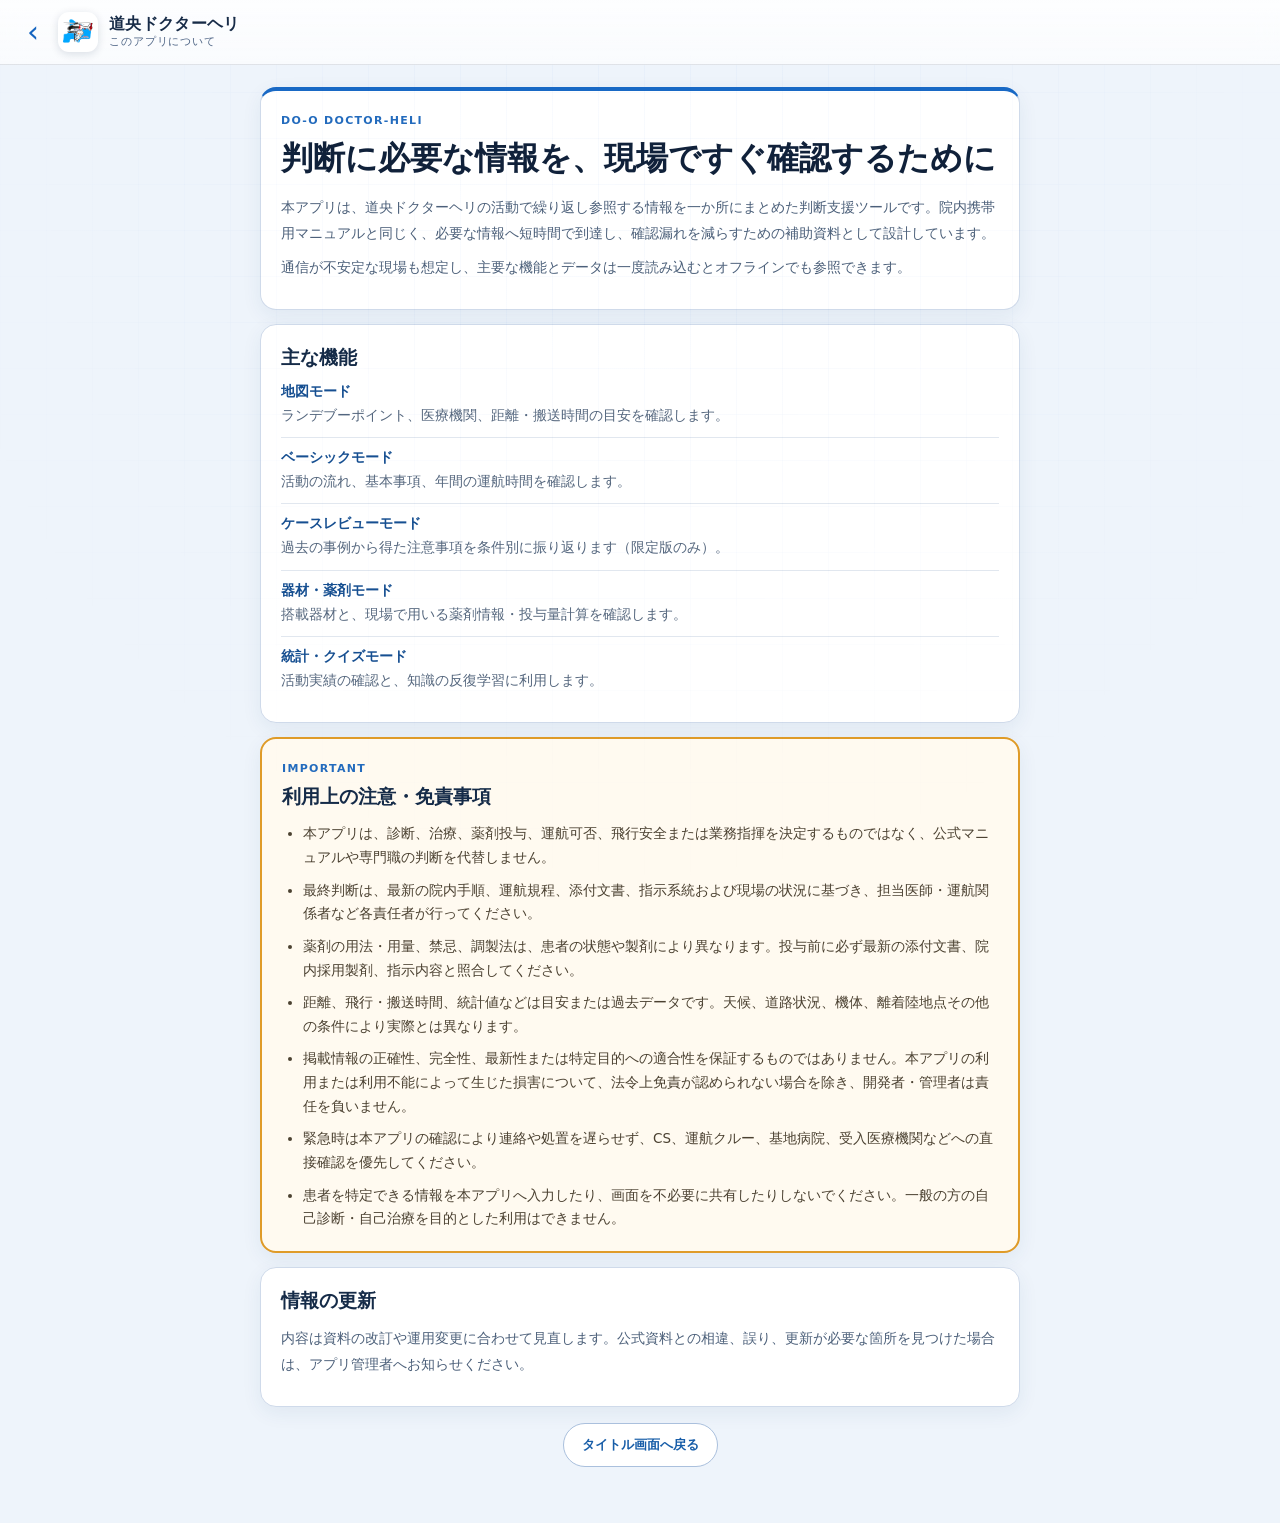
==== about.html @ 240bc45d "アプリ説明と免責事項を追加" ====
<!DOCTYPE html>
<html lang="ja">
<head>
<meta charset="UTF-8" />
<meta name="viewport" content="width=device-width, initial-scale=1.0, viewport-fit=cover" />
<meta name="theme-color" content="#f4f8fe" />
<title>このアプリについて｜道央ドクターヘリ</title>
<link rel="stylesheet" href="css/style.css" />
</head>
<body class="about-body">
<header class="appbar">
  <a class="appbar__back about-back" href="./" aria-label="タイトル画面へ戻る">‹</a>
  <div class="appbar__brand">
    <img src="image/Heriteinu.png" alt="ていぬくん" class="appbar__logo" />
    <div class="appbar__titles">
      <span class="appbar__title">道央ドクターヘリ</span>
      <span class="appbar__sub">このアプリについて</span>
    </div>
  </div>
</header>

<main class="about-page">
  <article class="about-card about-card--lead">
    <p class="about-kicker">DO-O DOCTOR-HELI</p>
    <h1>判断に必要な情報を、現場ですぐ確認するために</h1>
    <p>本アプリは、道央ドクターヘリの活動で繰り返し参照する情報を一か所にまとめた判断支援ツールです。院内携帯用マニュアルと同じく、必要な情報へ短時間で到達し、確認漏れを減らすための補助資料として設計しています。</p>
    <p>通信が不安定な現場も想定し、主要な機能とデータは一度読み込むとオフラインでも参照できます。</p>
  </article>

  <section class="about-card">
    <h2>主な機能</h2>
    <dl class="about-features">
      <div><dt>地図モード</dt><dd>ランデブーポイント、医療機関、距離・搬送時間の目安を確認します。</dd></div>
      <div><dt>ベーシックモード</dt><dd>活動の流れ、基本事項、年間の運航時間を確認します。</dd></div>
      <div><dt>ケースレビューモード</dt><dd>過去の事例から得た注意事項を条件別に振り返ります（限定版のみ）。</dd></div>
      <div><dt>器材・薬剤モード</dt><dd>搭載器材と、現場で用いる薬剤情報・投与量計算を確認します。</dd></div>
      <div><dt>統計・クイズモード</dt><dd>活動実績の確認と、知識の反復学習に利用します。</dd></div>
    </dl>
  </section>

  <section class="about-card about-card--warning">
    <p class="about-kicker">IMPORTANT</p>
    <h2>利用上の注意・免責事項</h2>
    <ul class="about-list">
      <li>本アプリは、診断、治療、薬剤投与、運航可否、飛行安全または業務指揮を決定するものではなく、公式マニュアルや専門職の判断を代替しません。</li>
      <li>最終判断は、最新の院内手順、運航規程、添付文書、指示系統および現場の状況に基づき、担当医師・運航関係者など各責任者が行ってください。</li>
      <li>薬剤の用法・用量、禁忌、調製法は、患者の状態や製剤により異なります。投与前に必ず最新の添付文書、院内採用製剤、指示内容と照合してください。</li>
      <li>距離、飛行・搬送時間、統計値などは目安または過去データです。天候、道路状況、機体、離着陸地点その他の条件により実際とは異なります。</li>
      <li>掲載情報の正確性、完全性、最新性または特定目的への適合性を保証するものではありません。本アプリの利用または利用不能によって生じた損害について、法令上免責が認められない場合を除き、開発者・管理者は責任を負いません。</li>
      <li>緊急時は本アプリの確認により連絡や処置を遅らせず、CS、運航クルー、基地病院、受入医療機関などへの直接確認を優先してください。</li>
      <li>患者を特定できる情報を本アプリへ入力したり、画面を不必要に共有したりしないでください。一般の方の自己診断・自己治療を目的とした利用はできません。</li>
    </ul>
  </section>

  <section class="about-card">
    <h2>情報の更新</h2>
    <p>内容は資料の改訂や運用変更に合わせて見直します。公式資料との相違、誤り、更新が必要な箇所を見つけた場合は、アプリ管理者へお知らせください。</p>
  </section>

  <p class="about-return"><a href="./">タイトル画面へ戻る</a></p>
</main>
</body>
</html>
---- css/style.css ----
:root{
  /* 明るいスカイテーマ（機体の白×赤×青ラインを基調）。全画面共通 */
  --bg:#f4f8fe; --bg2:#ffffff; --bg3:#eaf2fd;
  --surface:#ffffff;
  --surface2:#f1f6fd;
  --line:rgba(13,35,68,.12);
  --red:#e60012; --red-soft:#d6313d;
  --blue:#1a5fd6; --sky:#1565c0; --cyan:#0891a8;
  --text:#0d2344; --muted:#4f6585; --dim:#6b7d99;
  --ok:#0b7a43; --warn:#b86800;
  --r:18px; --r-lg:26px;
  --shadow:0 10px 24px -12px rgba(13,35,68,.3);
  --font:"Hiragino Kaku Gothic ProN","Yu Gothic",system-ui,-apple-system,"Segoe UI",Roboto,sans-serif;
}
*{box-sizing:border-box;-webkit-tap-highlight-color:transparent}
html,body{margin:0;height:100%}
body{
  font-family:var(--font); color:var(--text); background:var(--bg);
  background-image:
    radial-gradient(560px 320px at 50% -60px, rgba(255,255,255,.95), transparent 70%),
    linear-gradient(180deg,#b9dafe 0%,#d9eaff 26%,#edf5fe 55%,#f6f9fd 100%);
  background-attachment:fixed;
  -webkit-font-smoothing:antialiased; overflow-x:hidden;
}
/* faint topo grid */
body::before{
  content:""; position:fixed; inset:0; pointer-events:none; z-index:0; opacity:.6;
  background-image:linear-gradient(rgba(26,95,214,.06) 1px,transparent 1px),
    linear-gradient(90deg,rgba(26,95,214,.06) 1px,transparent 1px);
  background-size:46px 46px; mask-image:radial-gradient(circle at 50% 20%,#000,transparent 80%);
}
img{display:block;max-width:100%}
button{font-family:inherit;cursor:pointer;border:0;background:none;color:inherit}

/* ===== App bar ===== */
.appbar{
  position:sticky; top:0; z-index:50; display:flex; align-items:center; gap:12px;
  padding:calc(env(safe-area-inset-top) + 12px) 16px 12px;
  background:linear-gradient(180deg,rgba(255,255,255,.88),rgba(255,255,255,.66));
  backdrop-filter:blur(14px); -webkit-backdrop-filter:blur(14px);
  border-bottom:1px solid var(--line);
}
.appbar__back{font-size:30px;line-height:1;width:34px;height:34px;border-radius:12px;color:var(--sky);margin-right:-4px}
.appbar__back:active{background:var(--surface2)}
.appbar__brand{display:flex;align-items:center;gap:11px;min-width:0;flex:1}
.appbar__logo{width:40px;height:40px;object-fit:contain;border-radius:11px;
  background:#fff;box-shadow:0 2px 8px rgba(13,35,68,.14)}
.appbar__titles{display:flex;flex-direction:column;min-width:0}
.appbar__title{font-weight:800;font-size:16px;letter-spacing:.02em;line-height:1.15}
.appbar__sub{font-size:11px;color:var(--muted);letter-spacing:.08em}
.appbar__status{
  font-size:12px;font-weight:700;color:var(--text);white-space:nowrap;
  padding:6px 11px;border-radius:999px;border:1px solid var(--line);background:var(--surface);
}
.appbar__status.is-open{color:#0b7a43;background:#e2f6eb;border-color:rgba(11,122,67,.3)}
.appbar__status.is-closed{color:#b3121d;background:#fdeaec;border-color:rgba(179,18,29,.28)}

/* ===== Screens ===== */
#app{position:relative;z-index:1;max-width:760px;margin:0 auto}
.screen{display:none;animation:fade .35s ease}
.screen.is-active{display:block}
@keyframes fade{from{opacity:0;transform:translateY(8px)}to{opacity:1;transform:none}}

/* ===== Hero ===== */
.hero{position:relative;padding:6px 20px 0;overflow:hidden;flex:none;text-align:center}
.hero__glow{position:absolute;top:-80px;left:50%;width:380px;height:260px;translate:-50% 0;
  background:radial-gradient(closest-side,rgba(255,255,255,.9),transparent);pointer-events:none}
.hero__heli{
  position:relative;width:auto;height:clamp(58px,14dvh,118px);margin:0 auto -2px;
  filter:drop-shadow(0 16px 14px rgba(13,35,68,.22));
  animation:hover 5.5s ease-in-out infinite;
}
@keyframes hover{0%,100%{transform:translateY(0) rotate(-.4deg)}50%{transform:translateY(-12px) rotate(.4deg)}}
.hero__text{position:relative;text-align:center;margin-top:2px}
.hero__eyebrow{position:relative;display:flex;align-items:center;justify-content:center;gap:12px;margin:0;padding-left:.3em;
  font-size:12px;font-weight:900;letter-spacing:.3em;color:#0d2344}
.hero__eyebrow::before,.hero__eyebrow::after{content:"";flex:none;width:30px;height:4px;border-radius:2px;
  background:linear-gradient(90deg,#1a5fd6 0 55%,#e60012 55% 100%)}
.hero__eyebrow::after{background:linear-gradient(90deg,#e60012 0 45%,#1a5fd6 45% 100%)}
.hero__title{font-size:30px;line-height:1.18;font-weight:900;margin:0 0 12px;letter-spacing:.01em}
.hero__lead{font-size:13.5px;line-height:1.7;color:var(--muted);max-width:30em;margin:0 auto}

/* ===== Mode grid ===== */
.screen--home.is-active{height:calc(100dvh - 65px - env(safe-area-inset-top));display:flex;flex-direction:column;overflow:hidden}
.modes{display:grid;grid-template-columns:1fr 1fr;grid-template-rows:repeat(4,minmax(44px,1fr));gap:8px;padding:8px 16px;flex:1;min-height:0}
.mode{
  --ac:#1a5fd6; --ac-bg:#e5eefc;
  position:relative;text-align:center;border-radius:16px;padding:8px 10px 8px 15px;min-height:0;
  background:linear-gradient(180deg,#ffffff,#f6f9ff);color:#0d2344;
  border:1px solid rgba(13,35,68,.08);
  box-shadow:0 1px 2px rgba(13,35,68,.06),0 10px 22px -12px rgba(13,35,68,.38);overflow:hidden;
  display:flex;flex-direction:column;align-items:center;justify-content:center;gap:clamp(4px,1dvh,8px);
  transition:transform .18s ease,box-shadow .18s ease;
}
.mode::before{content:"";position:absolute;left:0;top:0;bottom:0;width:5px;background:var(--ac)}
.mode:active{transform:scale(.97)}
.mode:focus-visible{outline:3px solid var(--ac);outline-offset:2px}
@media(hover:hover){
  .mode:hover{transform:translateY(-2px);box-shadow:0 1px 2px rgba(13,35,68,.06),0 16px 28px -12px rgba(13,35,68,.42)}
}
.mode[data-mode="beginner"]{--ac:#11915a;--ac-bg:#e0f4e9}
.mode[data-mode="reflection"]{--ac:#d6313d;--ac-bg:#fde6e8}
.mode[data-mode="inventory"]{--ac:#d97a00;--ac-bg:#fff0d9}
.mode[data-mode="drugs"]{--ac:#c2327a;--ac-bg:#fbe5ef}
.mode[data-mode="stats"]{--ac:#6b4fe0;--ac-bg:#ece7ff}
.mode[data-mode="quiz"]{--ac:#0891a8;--ac-bg:#ddf3f7}
.mode__ic{
  width:clamp(28px,5dvh,40px);height:clamp(28px,5dvh,40px);border-radius:11px;display:grid;place-items:center;flex:none;
  position:relative;z-index:1;background:var(--ac-bg);color:var(--ac);
}
.mode__ic svg{width:60%;height:60%}
/* 名称は常に1行。最長の「ケースレビューモード」(10字)がカード幅に収まるよう、カード幅に比例させる（全カード同じ大きさ） */
.mode{container-type:inline-size;padding:6px 6px 6px 11px}
.mode__name{position:relative;z-index:1;font-weight:800;font-size:14px;font-size:min(16px,9.8cqi);line-height:1.25;letter-spacing:0;color:#0d2344;white-space:nowrap}
/* 地図モード: 左は青地、右は機体と同じ白地に赤・青の斜めライン */
.mode--primary{grid-column:1 / -1;min-height:0;flex-direction:row;justify-content:flex-start;gap:14px;padding-left:22px;
  border:1px solid rgba(13,35,68,.08);color:#fff;
  background:linear-gradient(115deg,#0c46b3 0%,#1a64e8 45%,#2f86ff 80%);
  box-shadow:0 14px 28px -12px rgba(12,70,179,.7);}
.mode--primary::before{left:auto;right:-40px;top:-10%;bottom:-10%;width:140px;transform:skewX(-24deg);
  background:linear-gradient(90deg,#e60012 0 20px,#fff 20px 26px,#1a5fd6 26px 31px,#fff 31px);
  box-shadow:-5px 0 0 #fff}
.mode--primary:focus-visible{outline-color:#0c46b3}
.mode--primary .mode__ic{width:clamp(34px,6dvh,48px);height:clamp(34px,6dvh,48px);border-radius:13px;background:rgba(255,255,255,.18);color:#fff}
.mode--primary .mode__name{color:#fff;font-size:19px;text-shadow:0 1px 2px rgba(0,0,0,.18)}
.mode__desc{font-size:12px;color:var(--muted);line-height:1.55}
.mode__body{display:flex;flex-direction:column;gap:5px;min-width:0}
.mode__arrow{margin-left:auto;color:var(--sky);font-size:24px;align-self:center}
.mode__glow{display:none}
.mode--primary .mode__glow{display:block;position:absolute;left:-40px;top:-70px;width:220px;height:170px;
  background:radial-gradient(closest-side,rgba(255,255,255,.3),transparent);pointer-events:none}
@media(prefers-reduced-motion:reduce){.hero__heli{animation:none}.mode{transition:none}}
.mode.is-soon{opacity:.62}
.mode.is-soon .mode__arrow{display:none}
.badge-soon{position:absolute;top:12px;right:12px;font-size:10px;font-weight:700;letter-spacing:.06em;
  color:var(--warn);background:rgba(255,176,32,.13);border:1px solid rgba(255,176,32,.35);
  padding:3px 8px;border-radius:999px}
.accent-red{color:var(--red-soft)} .accent-blue{color:var(--sky)} .accent-cyan{color:var(--cyan)}
.accent-amber{color:var(--warn)} .accent-green{color:var(--ok)}

.home__foot{margin:0;text-align:center;color:#4f6585;font-size:10px;padding:3px 12px 0;letter-spacing:.02em;line-height:1.25}
.home__role{display:inline-block;margin-top:3px;color:#4f6585;font-size:10px}
.home__role a{color:#1a5fd6;text-decoration:underline;text-underline-offset:2px}
.home__role a:hover,.home__role a:focus-visible{color:#0d2344}
.home__logout{display:inline-block;margin-top:3px;padding:3px 10px;color:#4f6585;font-size:10px;text-decoration:none;background:rgba(255,255,255,.7);border:1px solid rgba(13,35,68,.16);border-radius:999px}
.home__logout:hover,.home__logout:focus-visible{color:#0d2344;border-color:#4f6585}
.home__private-links{margin:2px 0 calc(env(safe-area-inset-bottom) + 3px);text-align:center;line-height:1}
.home__private-links:empty{display:none}
.home__usage{color:#4f6585;font-size:10px;text-decoration:underline;text-underline-offset:2px}
.home__usage:hover,.home__usage:focus-visible{color:#0d2344}

/* ===== このアプリについて ===== */
.about-body{min-height:100%;height:auto;background:#eef4fb;color:#172b47}
.about-back{display:grid;place-items:center;flex:0 0 auto;text-decoration:none}
.about-page{width:min(100% - 28px,760px);margin:0 auto;padding:22px 0 calc(40px + env(safe-area-inset-bottom))}
.about-card{margin-bottom:14px;padding:20px;border:1px solid #cfdaea;border-radius:16px;background:#fff;box-shadow:0 6px 20px rgba(31,65,110,.07)}
.about-card--lead{border-top:4px solid #1969c5}.about-card--warning{border:2px solid #df9b28;background:#fffaf0}
.about-kicker{margin:0 0 5px!important;color:#236bbd!important;font-size:11px!important;font-weight:900;letter-spacing:.12em}
.about-card h1{margin:0 0 14px;color:#10213a;font-size:clamp(23px,5.8vw,32px);line-height:1.4}
.about-card h2{margin:0 0 12px;color:#152b48;font-size:19px}
.about-card p{margin:8px 0;color:#4c607a;font-size:14px;line-height:1.85}
.about-features{display:grid;gap:0;margin:0}.about-features div{padding:11px 0;border-top:1px solid #e1e7ef}.about-features div:first-child{padding-top:0;border-top:0}
.about-features dt{color:#164f91;font-size:14px;font-weight:900}.about-features dd{margin:3px 0 0;color:#55677e;font-size:13.5px;line-height:1.65}
.about-list{margin:0;padding-left:21px}.about-list li{color:#4b4131;font-size:13.5px;line-height:1.75}.about-list li+li{margin-top:9px}
.about-return{text-align:center}.about-return a{display:inline-flex;min-height:44px;align-items:center;padding:8px 18px;border:1px solid #aac0dd;border-radius:99px;background:#fff;color:#175da8;font-size:13px;font-weight:900;text-decoration:none}
@media(max-width:480px){.about-page{width:min(100% - 20px,760px);padding-top:12px}.about-card{padding:17px}}

/* ===== Map screen ===== */
.screen--map{
  position:relative;
  --surface:rgba(26,56,96,.06);
  --surface2:rgba(26,56,96,.10);
  --line:rgba(50,76,112,.18);
  --text:#14213d;
  --muted:#546783;
  --dim:#7b8ba3;
}
.map{height:calc(100vh - 64px - env(safe-area-inset-top));width:100%;background:#dfe9f4}
.leaflet-container{background:#dfe9f4;font-family:var(--font)}
.map__legend{
  position:absolute;top:12px;left:12px;z-index:600;display:flex;flex-wrap:wrap;gap:6px;max-width:74%;
  background:rgba(255,255,255,.88);backdrop-filter:blur(8px);padding:8px 10px;border-radius:14px;border:1px solid rgba(42,68,106,.18);
  box-shadow:0 8px 24px rgba(31,52,82,.16);
}
.legend__item{display:flex;align-items:center;gap:5px;font-size:11px;color:var(--muted);font-weight:600}
.legend__dot{width:10px;height:10px;border-radius:50%}

/* marker pin: Leaflet の iconAnchor を座標基準にする（ズーム時の位置ずれ防止） */
.map-pin-icon{background:none;border:0}
.pin{position:relative;width:18px;height:24px}
.pin__dot{position:absolute;left:0;top:0;width:18px;height:18px;border-radius:50% 50% 50% 0;transform:rotate(-45deg);
  border:2px solid #fff;box-shadow:0 4px 12px rgba(28,46,72,.34)}
.pin--base{width:30px;height:30px}
.pin--base .pin__dot{position:static;width:14px;height:14px;border-radius:50%;background:#fff;transform:none}
.pin__label{position:absolute;left:50%;top:20px;transform:translateX(-50%);white-space:nowrap;
  font-size:10.5px;font-weight:800;color:#18304d;text-shadow:0 1px 0 #fff,0 0 4px #fff;pointer-events:none}
.pin--base .pin__label{top:32px}
.base-ring{width:30px;height:30px;border-radius:50%;border:2px solid var(--cyan);
  display:grid;place-items:center;box-shadow:0 0 0 4px rgba(55,224,216,.18)}

/* ===== Bottom sheet ===== */
.sheet{
  position:fixed;left:0;right:0;bottom:0;z-index:700;max-width:760px;margin:0 auto;
  color:var(--text);
  background:linear-gradient(180deg,#ffffff,#f4f8fd);
  border-radius:24px 24px 0 0;border:1px solid var(--line);border-bottom:0;
  box-shadow:0 -16px 42px rgba(28,46,72,.24);
  transform:translateY(102%);transition:transform .34s cubic-bezier(.22,1,.36,1);
  max-height:82vh;display:flex;flex-direction:column;
}
.sheet.is-open{transform:translateY(0)}
.sheet__grip{width:44px;height:5px;border-radius:99px;background:rgba(20,33,61,.20);margin:10px auto 4px;flex:none}
.sheet__body{overflow-y:auto;padding:6px 18px calc(env(safe-area-inset-bottom) + 22px);-webkit-overflow-scrolling:touch}

/* sheet content */
.det__head{display:flex;align-items:flex-start;gap:10px;padding:6px 0 12px}
.det__name{font-size:23px;font-weight:900;line-height:1.15}
.det__sub{font-size:12px;color:var(--muted);margin-top:3px}
.det__close{margin-left:auto;width:34px;height:34px;border-radius:50%;background:var(--surface);
  border:1px solid var(--line);font-size:18px;color:var(--muted);flex:none}
.chips{display:flex;flex-wrap:wrap;gap:6px;margin-top:7px}
.chip{font-size:11px;font-weight:700;padding:4px 9px;border-radius:999px;border:1px solid var(--line);color:var(--muted)}
.chip--reg{color:#1565c0;border-color:rgba(21,101,192,.3);background:#e8f0fe}
.chip--in{color:#bfe9cf;border-color:rgba(47,208,122,.4);background:rgba(47,208,122,.12)}
.chip--out{color:#ffc9c9;border-color:rgba(230,0,18,.4);background:rgba(230,0,18,.12)}

/* transport compare */
.tx{display:grid;grid-template-columns:1fr 1fr;gap:11px;margin:6px 0 4px}
.tx__card{border-radius:16px;padding:14px;border:1px solid var(--line);background:var(--surface);position:relative;overflow:hidden}
.tx__card--heli{background:linear-gradient(150deg,rgba(47,109,246,.22),rgba(47,109,246,.06));border-color:rgba(86,177,255,.35)}
.tx__card--ground{background:linear-gradient(150deg,rgba(255,255,255,.08),rgba(255,255,255,.03))}
.tx__lbl{font-size:11.5px;color:var(--muted);font-weight:700;display:flex;align-items:center;gap:6px}
.tx__val{font-size:30px;font-weight:900;line-height:1;margin-top:8px}
.tx__val small{font-size:13px;font-weight:700;color:var(--muted);margin-left:3px}
.tx__save{margin:10px 0 2px;font-size:12.5px;font-weight:700;color:#bfe9cf;text-align:center;
  background:rgba(47,208,122,.1);border:1px solid rgba(47,208,122,.3);border-radius:12px;padding:9px}
.tx__save b{font-size:16px;color:#7dffb0}

.sec{margin-top:18px}
.sec__t{font-size:12px;font-weight:800;letter-spacing:.06em;color:var(--sky);margin:0 0 9px;
  display:flex;align-items:center;gap:7px;text-transform:uppercase}
.sec__t::before{content:"";width:4px;height:14px;border-radius:2px;background:var(--sky)}
.hosp{display:flex;flex-wrap:wrap;gap:7px}
.hosp__item{font-size:13px;font-weight:600;padding:8px 12px;border-radius:12px;
  background:var(--surface);border:1px solid var(--line)}
.note{font-size:13px;line-height:1.7;color:var(--text);background:var(--surface);
  border:1px solid var(--line);border-radius:14px;padding:12px 14px}
.note--best{border-color:rgba(55,224,216,.35);background:rgba(55,224,216,.08)}
.note--warn{border-color:rgba(255,176,32,.3);background:rgba(255,176,32,.08)}
.note--extra{border-color:rgba(47,109,246,.28);background:rgba(47,109,246,.07)}
.note__k{font-size:11px;font-weight:800;color:var(--cyan);letter-spacing:.05em;display:block;margin-bottom:4px}
.note--warn .note__k{color:var(--warn)}
.note--extra .note__k{color:var(--blue)}

.lesson{border:1px solid var(--line);border-radius:14px;padding:12px 14px;margin-bottom:9px;background:var(--surface)}
.lesson__t{font-size:13.5px;font-weight:800;line-height:1.4;margin-bottom:5px}
.lesson__s{font-size:12.5px;line-height:1.65;color:var(--muted)}
.lesson__tags{display:flex;flex-wrap:wrap;gap:5px;margin-top:8px}
.tag{font-size:10.5px;color:var(--dim);border:1px solid var(--line);border-radius:999px;padding:2px 8px}
.empty{font-size:12.5px;color:var(--dim);padding:8px 0}
.src{display:inline-block;margin-top:4px;font-size:11px;color:var(--sky)}

@media(min-width:560px){
  .hero__title{font-size:36px}
  .modes{padding-inline:20px}
}

/* ===== 更新: ヒーロー簡素化・モード追加色 ===== */
.accent-purple{color:#a07bff}

/* ===== 更新: 地図モードを明るく ===== */
.map{background:#dfe7f1}
.map__legend{background:rgba(255,255,255,.86);border-color:rgba(12,32,64,.12);backdrop-filter:blur(8px)}
.legend__item{color:#33425e}
.pin__dot{border-color:#fff}
.pin__label{color:#0e1c33;text-shadow:0 0 3px #fff,0 0 3px #fff,0 0 4px #fff}
/* 基地病院: 赤地に白の H（ヘリポート記号） */
.base-ring{background:#c62828;border:2px solid #fff;color:#fff;font-weight:900;font-size:16px;line-height:1;font-family:system-ui,sans-serif;box-shadow:0 0 0 3px rgba(198,40,40,.35),0 4px 12px rgba(28,46,72,.34)}
.legend__dot--base{width:14px;height:14px;background:#c62828;color:#fff;font-size:9px;font-weight:900;line-height:1;display:inline-grid;place-items:center}
.hrow__n{margin-left:6px;font-size:11px;font-weight:600;color:#5a6b86}

/* 詳細パネル: ライトテーマ */
.sheet{background:linear-gradient(180deg,#ffffff,#eef3fb);border-color:rgba(12,32,64,.12);box-shadow:0 -16px 50px rgba(20,40,80,.28)}
.sheet__grip{background:rgba(12,32,64,.22)}
.det__name{color:#0e1c33}
.det__sub{color:#5a6b86}
.det__close{background:#eef3fb;border-color:rgba(12,32,64,.12);color:#5a6b86}
.chip{color:#5a6b86;border-color:rgba(12,32,64,.14)}
.chip--in{color:#0f7a45;border-color:rgba(20,160,90,.4);background:rgba(20,160,90,.12)}
.chip--out{color:#c0392b;border-color:rgba(220,60,40,.4);background:rgba(220,60,40,.1)}
.tx__card{border-color:rgba(12,32,64,.12);background:#f3f7fd}
.tx__card--heli{background:linear-gradient(150deg,#e3edff,#f3f8ff);border-color:rgba(47,109,246,.3)}
.tx__card--ground{background:#f1f5fb}
.tx__lbl{color:#5a6b86}
.tx__val{color:#0e1c33}
.tx__val small{color:#5a6b86}
.tx__save{color:#0f7a45;background:#e6f7ee;border-color:rgba(20,160,90,.35)}
.tx__save b{color:#0a9a52}
.sec__t{color:#1565c0}
.sec__t::before{background:#1565c0}
.hosp__item{background:#f1f5fb;border-color:rgba(12,32,64,.12);color:#1f2c44}
.note{background:#f1f5fb;border-color:rgba(12,32,64,.12);color:#1f2c44}
.note--best{background:#e7faf5;border-color:rgba(16,150,134,.3)}
.note--warn{background:#fff4e0;border-color:rgba(200,140,20,.35)}
.note__k{color:#0b8f86}
.note--warn .note__k{color:#b9760a}
.lesson{background:#f7f9fd;border-color:rgba(12,32,64,.1)}
.lesson__t{color:#14233c}
.lesson__s{color:#54637e}
.tag{color:#6b7a96;border-color:rgba(12,32,64,.14)}
.src{color:#1565c0}
.empty{color:#8595af}

/* 編集アプリへの導線 */
.home__edit{color:var(--sky);font-weight:700;border:1px solid var(--line);padding:7px 14px;border-radius:999px;text-decoration:none}
.home__edit:active{background:var(--surface)}

/* 反省・事例の発生年月バッジ */
.lesson__date{display:inline-block;font-size:11px;font-weight:800;color:#1565c0;background:#e8f0fe;border:1px solid rgba(21,101,192,.25);border-radius:999px;padding:2px 9px;margin-bottom:6px}

/* 搬送時間の内訳・脚注 */
.tx__bd{font-size:10.5px;color:#5a6b86;font-weight:700;margin-top:7px}
.tx__foot{font-size:10.5px;color:#8595af;line-height:1.55;margin-top:8px}

/* ===== 試作モード群 ===== */
.badge-proto{color:var(--sky);background:rgba(86,177,255,.13);border-color:rgba(86,177,255,.35)}
.modewrap{max-width:760px;margin:0 auto;padding:18px 16px calc(env(safe-area-inset-bottom) + 40px)}
.mode-hd h2{font-size:24px;font-weight:900;margin:6px 0 2px}
.mode-hd p{color:var(--muted);font-size:13px;margin:0 0 6px}
.proto-note{font-size:12px;color:#1a3f7a;background:#e8f0fe;border:1px solid rgba(26,95,214,.25);border-radius:12px;padding:9px 12px;margin:10px 0 16px}
.li{font-size:13.5px;line-height:1.7;color:var(--text);padding:9px 12px;border:1px solid var(--line);border-radius:11px;background:var(--surface);margin-bottom:7px}
/* accordion */
.acc__item{margin-bottom:9px}
.acc__h{width:100%;display:flex;justify-content:space-between;align-items:center;font-size:15px;font-weight:800;
  padding:14px 15px;border:1px solid var(--line);border-radius:14px;background:linear-gradient(160deg,var(--surface2),var(--surface));color:var(--text)}
.acc__h span{color:var(--sky);font-size:20px}
.acc__b{display:none;padding:10px 2px 2px}
.acc__b.open{display:block}
/* segment */
.seg{margin:12px 0}
.seg>label{font-size:12px;font-weight:800;color:var(--muted);display:block;margin-bottom:6px}
.seg__b{display:flex;flex-wrap:wrap;gap:7px}
.seg__b button{font-size:13px;font-weight:700;padding:8px 13px;border-radius:999px;border:1px solid var(--line);background:var(--surface);color:var(--muted)}
.seg__b button.on{background:var(--primary,#2f6df6);color:#fff;border-color:transparent}
.seg__b button:disabled{opacity:.35}
.bigbtn{width:100%;margin-top:14px;padding:14px;border-radius:14px;background:linear-gradient(120deg,#2f6df6,#1f57d6);color:#fff;font-weight:800;font-size:15px}
/* quiz */
.qcard{margin-top:16px;border:1px solid var(--line);border-radius:18px;padding:18px;background:linear-gradient(160deg,var(--surface2),var(--surface))}
.qnum{font-size:12px;color:var(--muted);font-weight:700}
.qq{font-size:17px;font-weight:800;margin:8px 0 14px;line-height:1.5}
.qopts{display:flex;flex-direction:column;gap:9px}
.qopt{text-align:left;padding:13px 15px;border:1px solid var(--line);border-radius:13px;background:var(--surface);color:var(--text);font-size:14px;font-weight:600}
.qopt.ok{background:rgba(47,208,122,.18);border-color:rgba(47,208,122,.5)}
.qopt.ng{background:rgba(230,0,18,.16);border-color:rgba(230,0,18,.5)}
.qresult{font-size:30px;font-weight:900;text-align:center}
.qresult.pass{color:#0b7a43}.qresult.fail{color:#c21f2a}
.qjudge{text-align:center;color:var(--muted);margin:8px 0 4px;font-weight:700}
.qfeedback{margin-top:14px;padding:13px 14px;border:1px solid var(--line);border-radius:13px;background:var(--surface)}
.qfeedback.ok{border-color:rgba(47,208,122,.45);background:rgba(47,208,122,.09)}
.qfeedback.ng{border-color:rgba(255,176,32,.45);background:rgba(255,176,32,.08)}
.qfeedback>strong{font-size:17px}.qfeedback p{font-size:14px;line-height:1.65;margin:7px 0}.qfeedback small{display:block;color:var(--muted);font-size:12px;line-height:1.5}
.qfeedback .qnext{margin-top:12px}
/* logi */
.bag{margin-bottom:16px;border:1px solid var(--line);border-radius:16px;overflow:hidden}
.bag__h{display:flex;justify-content:space-between;align-items:center;padding:13px 15px;background:rgba(255,176,32,.12);font-weight:800}
.sect{border-top:1px solid var(--line);padding:10px 14px}
.sect__h{display:flex;justify-content:space-between;align-items:center;font-weight:700;font-size:13.5px;color:var(--sky);margin-bottom:8px}
.sect__items{display:flex;flex-direction:column;gap:6px}
.chk{font-size:13.5px;color:var(--text);display:flex;align-items:center;gap:9px}
.say{font-size:11.5px;font-weight:700;color:var(--sky);background:rgba(86,177,255,.12);border:1px solid rgba(86,177,255,.3);border-radius:999px;padding:5px 11px}
/* legacy beginner flow */
.flow{list-style:none;padding:0;margin:8px 0;counter-reset:f}
.flow li{position:relative;padding:12px 14px 12px 46px;border:1px solid var(--line);border-radius:14px;background:var(--surface);margin-bottom:9px}
.flow li::before{counter-increment:f;content:counter(f);position:absolute;left:12px;top:12px;width:24px;height:24px;border-radius:50%;background:var(--primary,#2f6df6);color:#fff;font-weight:800;font-size:12px;display:grid;place-items:center}
.flow__t{font-weight:800;font-size:14.5px}
.flow__d{font-size:12.5px;color:var(--muted);line-height:1.6;margin-top:3px}
/* stats */
.statgrid{display:grid;grid-template-columns:1fr 1fr;gap:12px;margin-top:8px}
.statc{position:relative;overflow:hidden;border:1px solid var(--line);border-radius:16px;padding:16px 16px 16px 20px;background:#fff;box-shadow:var(--shadow)}
.statc::before{content:"";position:absolute;left:0;top:0;bottom:0;width:5px;background:var(--blue)}
.statc__v{font-size:29px;font-weight:900;line-height:1.05;color:var(--blue)}
.statc__k{font-size:12.5px;color:var(--text);margin-top:7px;font-weight:800}
.statc__sub{font-size:11px;color:var(--muted);margin-top:7px;font-weight:650}
.statfilters{display:grid;grid-template-columns:repeat(auto-fit,minmax(210px,1fr));gap:7px;margin-bottom:16px}
#stats-root>.mode-hd p{color:var(--muted)}

/* エキスパートの会議日バッジ・旧ビギナー10項目 */
.li .ref{display:inline-block;font-size:10.5px;font-weight:800;color:var(--sky);background:rgba(86,177,255,.13);border:1px solid rgba(86,177,255,.3);border-radius:999px;padding:1px 8px;margin-right:8px;vertical-align:1px}
.top10{border:1px solid rgba(86,177,255,.35);background:rgba(47,109,246,.1);border-radius:16px;padding:14px 16px;margin:10px 0 16px}
.top10__h{font-weight:800;color:#1a3f7a;margin-bottom:8px}
.top10 ol{margin:0;padding-left:20px}
.top10 li{font-size:13px;line-height:1.8;color:var(--text)}

/* ===== ベーシックモード：勤務中の状況別マニュアル ===== */
.basic-hd{margin-bottom:10px}
.basic-hours{margin:0 0 14px;border:1px solid var(--line);border-radius:16px;background:var(--surface);overflow:hidden}
.basic-hours h3{margin:0;padding:11px 14px 9px;font-size:14px;color:var(--sky);border-bottom:1px solid var(--line)}
.basic-hours__scroll{overflow-x:auto}
.basic-hours table{width:100%;border-collapse:collapse;font-size:12.5px}
.basic-hours th,.basic-hours td{padding:8px 12px;text-align:left;border-bottom:1px solid var(--line);white-space:nowrap}
.basic-hours thead th{color:var(--dim);font-size:11px;font-weight:800;background:rgba(255,255,255,.025)}
.basic-hours tbody th{color:var(--text);font-weight:700}
.basic-hours tbody td{color:var(--muted);font-weight:700}
.basic-hours tbody tr:last-child th,.basic-hours tbody tr:last-child td{border-bottom:0}
.basic-tools{position:sticky;top:65px;z-index:8;margin:0 -4px 12px;padding:8px 4px;background:rgba(237,245,254,.9);backdrop-filter:blur(8px);-webkit-backdrop-filter:blur(8px)}
.basic-search span{display:block;font-size:12px;font-weight:800;color:var(--muted);margin:0 0 5px 3px}
.basic-search input{width:100%;font:inherit;font-size:16px;color:var(--text);background:#fff;border:1px solid var(--line);border-radius:12px;padding:11px 13px;outline:none}
.basic-search input:focus{border-color:var(--blue);box-shadow:0 0 0 3px rgba(26,95,214,.15)}
.basic-cats{display:flex;gap:7px;overflow-x:auto;padding:8px 1px 2px;scrollbar-width:none}.basic-cats::-webkit-scrollbar{display:none}
.basic-cats button{flex:none;padding:7px 11px;border:1px solid var(--line);border-radius:999px;background:#fff;color:var(--muted);font-size:13px;font-weight:750}
.basic-cats button.on{background:var(--blue);border-color:var(--blue);color:#fff}
.basic-group{margin:0 0 20px}.basic-group>h3{font-size:14px;color:var(--sky);letter-spacing:.06em;margin:0 0 8px;padding-left:3px}
.basic-card{border:1px solid var(--line);border-radius:16px;background:#fff;box-shadow:var(--shadow);overflow:hidden;margin-bottom:10px;scroll-margin-top:142px}
.basic-card__head{width:100%;display:flex;align-items:center;justify-content:space-between;text-align:left;padding:14px 15px;gap:12px}
.basic-card__head>span:first-child{display:flex;flex-direction:column;min-width:0}.basic-card__when{font-size:12px;color:var(--muted);margin-bottom:4px}.basic-card__head strong{font-size:17px;line-height:1.35}.basic-card__head small{font-size:14px;line-height:1.55;color:var(--muted);margin-top:5px;font-weight:500}
.basic-card__toggle{font-size:24px;color:var(--sky);flex:none}.basic-card__body{display:none;border-top:1px solid var(--line);padding:13px}.basic-card__body.open{display:block}
.basic-block{margin:0 0 14px}.basic-block h4{font-size:13px;letter-spacing:.05em;color:var(--sky);margin:0 0 7px}.basic-line{font-size:15px;line-height:1.6;padding:9px 11px;margin-bottom:6px;border-radius:10px;background:var(--surface2)}
.basic-block--avoid h4{color:#c21f2a}.basic-block--avoid .basic-line{border-left:3px solid var(--red-soft);background:#fdecee}
.basic-block--trouble h4{color:#a35c00}.basic-block--trouble .basic-line{border-left:3px solid #e08a00;background:#fff4e0}
.basic-block--detail .basic-line{color:var(--text);background:#edf3fd}
.basic-block--note h4{color:#a35c00}.basic-block--note .basic-line{border-left:3px solid #e08a00;background:#fff4e0}
.basic-block--example h4{color:#0b7a43}.basic-block--example .basic-line{border-left:3px solid #13a35a;background:#e6f6ed}
.basic-block--check h4{color:var(--text)}
.basic-check{display:flex;width:100%;align-items:flex-start;gap:10px;text-align:left;padding:12px 12px;margin-bottom:7px;border:1px solid #c7d2e4;border-left:5px solid #c7d2e4;border-radius:11px;background:#fff;color:#16233d;box-shadow:0 1px 3px rgba(13,35,68,.12)}
.basic-check__box{display:grid;place-items:center;width:24px;height:24px;flex:none;border:2px solid #7b8aa6;border-radius:7px;color:transparent;font-size:14px;font-weight:900;margin-top:1px;background:#fff}
.basic-check__text{font-size:15.5px;line-height:1.55;flex:1;font-weight:600;color:#16233d}
.basic-check.is-critical{border-left-color:var(--red)}
.basic-check.is-done{background:#e6ebf3;border-color:#b3c0d4;border-left-color:#b3c0d4;box-shadow:none}
.basic-check.is-done .basic-check__box{color:#fff;background:var(--ok);border-color:var(--ok)}
.basic-check.is-done .basic-check__text{text-decoration:line-through;color:#66748d;font-weight:500}
.basic-empty{text-align:center;color:var(--muted);padding:34px 16px;border:1px dashed var(--line);border-radius:14px}
@media (max-width:420px){.basic-tools{top:62px}.basic-card__head small{font-size:13.5px}}

/* ロジ: チェック基本情報 */
.lmetarow{display:flex;flex-wrap:wrap;gap:10px;margin:0 0 14px}
.lmeta{display:flex;align-items:center;gap:7px;font-size:12.5px;color:var(--muted);font-weight:700}
.lmeta input{padding:7px 10px;border:1px solid var(--line);border-radius:9px;background:var(--surface);color:var(--text);font-size:13px;min-width:120px}

/* 現場滞在セレクタ・近隣病院行 */
.scene{display:flex;align-items:center;gap:10px;margin:6px 0 12px}
.scene__lbl{font-size:12px;font-weight:800;color:#5a6b86}
.scene__b{display:flex;gap:6px}
.scene__b button{font-size:12.5px;font-weight:700;padding:6px 11px;border-radius:999px;border:1px solid rgba(12,32,64,.14);background:#f1f5fb;color:#5a6b86}
.scene__b button.on{background:#1565c0;color:#fff;border-color:#1565c0}
.hrow{display:flex;justify-content:space-between;align-items:center;padding:9px 12px;border:1px solid rgba(12,32,64,.12);border-radius:11px;background:#f1f5fb;margin-bottom:7px;font-size:13.5px;color:#1f2c44}
.hrow b{color:#0e1c33}

/* ロジ: 品名+よみ読み上げ・Note・送信 */
.chk{justify-content:flex-start}
.chk__n{flex:1}
.sayi{font-size:13px;padding:3px 8px;margin-left:auto}
.bagnote{padding:10px 14px;border-top:1px solid var(--line)}
.bagnote label{display:block;font-size:11.5px;font-weight:800;color:var(--sky);margin-bottom:5px}
.bagnote textarea{width:100%;min-height:46px;border:1px solid var(--line);border-radius:10px;background:var(--surface);color:var(--text);font-size:13px;padding:8px 10px;font-family:inherit;line-height:1.5}

/* インベントリー: 送信ボタン群・メッセージ（旧inventory*/logi*別名を統一） */
.inventorybtns,.logibtns{display:flex;flex-wrap:wrap;gap:10px;align-items:center;margin-top:8px}
.inventorybtns .bigbtn,.logibtns .bigbtn{flex:1;margin-top:0;min-width:180px}
.inventorysub,.logisub{font-size:13px;font-weight:700;color:var(--sky);background:var(--surface);border:1px solid var(--line);border-radius:12px;padding:12px 14px}
.inventorymsg,.logimsg{font-size:12.5px;color:#1f8b46;margin-top:10px;min-height:1em}
.inventorymsg.warn,.logimsg.warn{color:var(--warn)}

/* インベントリー: 音声操作バー */
.audiobar{display:flex;flex-wrap:wrap;align-items:center;justify-content:space-between;gap:10px;margin:6px 0 12px}
.audioctl{display:flex;gap:8px}
.actl{font-size:12.5px;font-weight:700;color:var(--sky);background:rgba(86,177,255,.12);border:1px solid rgba(86,177,255,.32);border-radius:999px;padding:7px 13px}
.actl--stop{color:#c0392b;background:rgba(192,57,43,.10);border-color:rgba(192,57,43,.32)}

/* インベントリー: 申し送り＋全削除 */
.handover{border:1px solid var(--line);border-radius:14px;padding:12px 14px;margin:0 0 16px;background:rgba(255,176,32,.07)}
.handover__lbl{display:block;font-size:12px;font-weight:800;color:#b9791a;margin-bottom:6px}
.handover textarea{width:100%;min-height:54px;border:1px solid var(--line);border-radius:10px;background:var(--surface);color:var(--text);font-size:13px;padding:8px 10px;font-family:inherit;line-height:1.55}
.dangerbtn{margin-top:10px;width:100%;padding:11px;border-radius:12px;font-weight:800;font-size:13.5px;color:#fff;background:linear-gradient(120deg,#e05757,#c0392b);border:none}

/* インベントリー: セクション折り畳み */
.sect__h{gap:8px}
.sect__toggle{flex:1;display:flex;align-items:center;gap:8px;text-align:left;font-weight:700;font-size:13.5px;color:var(--sky);background:none;border:none;padding:0}
.sect__chev{display:inline-flex;align-items:center;justify-content:center;width:20px;height:20px;border-radius:6px;background:rgba(86,177,255,.14);font-weight:800;font-size:14px;line-height:1}
.sect--folded .sect__items{display:none}

/* インベントリー: セクション一括チェック */
.sectall{font-size:11.5px;font-weight:800;color:var(--ok);background:rgba(47,208,122,.12);border:1px solid rgba(47,208,122,.34);border-radius:999px;padding:5px 11px;white-space:nowrap}

/* 地図詳細: 飛行時間の出典(実績中央値/回帰参考) */
.tx__src{margin-top:6px;font-size:10.5px;line-height:1.5;color:var(--muted);opacity:.95}

/* ===== エキスパートモード ===== */
.exbar{display:flex;align-items:center;gap:10px;margin:12px 0 4px}
.exbar input{flex:1;min-width:0;padding:10px 12px;font-size:15px;background:var(--surface);
  color:var(--text);border:1px solid var(--line);border-radius:10px}
.exbar__n{font-size:12px;color:var(--muted);white-space:nowrap}
.exf{display:flex;gap:8px;align-items:flex-start;margin:8px 0}
.exf__k{flex:0 0 4.5em;font-size:11.5px;color:var(--dim);padding-top:5px}
.exf__v{display:flex;flex-wrap:wrap;gap:5px}
.chip--f{cursor:pointer;background:var(--surface);border:1px solid var(--line);
  color:var(--muted);font-size:11.5px;border-radius:999px;padding:4px 10px;font-family:inherit}
.chip--f span{margin-left:5px;opacity:.6}
.chip--f.on{background:var(--blue);border-color:var(--blue);color:#fff}
.chip--f.on span{opacity:.85}
.exglobal{display:flex;align-items:center;gap:7px;margin:10px 0 14px;
  font-size:12px;color:var(--muted)}
.exlist{display:flex;flex-direction:column;gap:9px}
.exempty{color:var(--dim);font-size:13px;text-align:center;padding:28px 0}

/* --- 統計・リフレクション共通の折りたたみフィルタ --- */
.statbar{display:flex;align-items:flex-start;gap:10px;margin:10px 0 12px}
.statnote{flex:1;margin:0;font-size:11.5px;line-height:1.7;color:var(--muted)}
.statnote b{color:var(--warn)}
.statbar>button{flex:0 0 auto;padding:6px 12px;font-size:11.5px;font-weight:800;
  border:1px solid var(--line);border-radius:999px;background:var(--surface);
  color:var(--muted);font-family:inherit;cursor:pointer}
.statbar>button:hover{color:var(--text);border-color:var(--muted)}
.statf{border:1px solid var(--line);border-radius:12px;background:var(--surface);overflow:hidden}
.statf.is-on{border-color:var(--blue);background:rgba(47,109,246,.12)}
.statf>summary{display:flex;align-items:center;gap:8px;padding:9px 12px;cursor:pointer;
  list-style:none;font-size:12px}
.statf>summary::-webkit-details-marker{display:none}
.statf>summary::after{content:'▾';margin-left:auto;opacity:.5;font-size:10px}
.statf[open]>summary::after{content:'▴'}
.statf__k{color:var(--dim);font-weight:800;white-space:nowrap}
.statf__v{color:var(--muted);overflow:hidden;text-overflow:ellipsis;white-space:nowrap}
.statf.is-on .statf__v{color:var(--sky);font-weight:800}
.statf__opts{display:flex;flex-wrap:wrap;gap:5px;padding:2px 12px 12px}
.statopt{cursor:pointer;background:var(--surface2);border:1px solid var(--line);
  color:var(--muted);font-size:11.5px;border-radius:999px;padding:4px 10px;font-family:inherit}
.statopt span{margin-left:5px;opacity:.6}
.statopt.on{background:var(--blue);border-color:var(--blue);color:#fff}
.statopt.on span{opacity:.85}

/* ===== ホーム画面追加の案内(js/install-guide.js) ===== */
/* 地図の Leaflet コントロール(z-index:1000)より前に出す */
.install-guide-backdrop{
  position:fixed;inset:0;z-index:2000;display:grid;align-items:end;
  padding:16px 16px calc(env(safe-area-inset-bottom) + 16px);
  background:rgba(4,8,18,.74);backdrop-filter:blur(3px);-webkit-backdrop-filter:blur(3px);
}
.install-guide{
  width:min(100%,520px);max-height:calc(100dvh - 32px);overflow-y:auto;margin:0 auto;padding:20px;
  border:1px solid rgba(86,177,255,.35);border-radius:var(--r-lg);
  background:linear-gradient(180deg,var(--bg3),var(--bg2));box-shadow:var(--shadow);
}
.install-guide-head{display:flex;align-items:flex-start;gap:12px}
.install-guide-head>div{flex:1}
.install-guide-kicker{margin:0 0 2px;color:var(--sky);font-size:12px;font-weight:800;letter-spacing:.1em}
.install-guide h2{margin:0;font-size:20px;line-height:1.45;letter-spacing:.04em}
.install-guide-close{
  flex:0 0 auto;width:40px;height:40px;border:1px solid var(--line);border-radius:50%;
  background:var(--surface);color:var(--text);font-size:24px;line-height:1;
}
.install-guide-lead{margin:14px 0;color:var(--muted);font-size:14px;line-height:1.7}
.install-steps{display:grid;gap:9px;margin:16px 0;padding:0;list-style:none}
.install-steps li{
  display:grid;grid-template-columns:42px 1fr;align-items:center;min-height:54px;padding:9px 12px;
  border:1px solid var(--line);border-radius:12px;background:var(--surface2);line-height:1.55;font-size:14px;
}
.install-step-icon{color:var(--sky);font-size:20px;font-weight:800}
.install-step-icon svg{display:block;width:24px;height:24px;fill:none;stroke:currentColor;
  stroke-width:1.9;stroke-linecap:round;stroke-linejoin:round}
.install-primary{
  width:100%;min-height:46px;margin:10px 0 16px;padding:10px 14px;border-radius:12px;
  background:var(--blue);color:#fff;font-size:15px;font-weight:800;
}
.install-guide-note{margin:8px 0;color:var(--muted);font-size:12.5px;line-height:1.6}
.install-guide button:focus-visible{outline:3px solid var(--sky);outline-offset:3px}
@media (max-height:700px){
  .install-guide{padding:16px}
  .install-guide-lead{margin:10px 0}
  .install-steps{gap:6px;margin:10px 0}
  .install-steps li{min-height:48px;padding-block:6px}
}

/* ===== 薬剤モード ===== */
.drug-draft{margin:10px 0 14px;padding:12px 14px;border:2px solid #f0a33a;border-radius:12px;background:#fff8e8;color:#775314;font-size:12.5px;line-height:1.6}
.drug-draft b{color:#a35c00;font-size:14px}
.drug-profiles{position:sticky;top:66px;z-index:20;display:flex;gap:6px;overflow-x:auto;margin:0 -4px 12px;padding:7px 4px;background:var(--bg);scrollbar-width:none}
.drug-profiles button{flex:0 0 auto;min-height:40px;padding:8px 13px;border:1px solid var(--line);border-radius:999px;background:var(--surface);color:var(--muted);font-weight:800}
.drug-profiles button.on{border-color:#e14d57;background:#c93e49;color:#fff}
.drug-weight-warning{margin:0 0 12px;padding:11px 13px;border-left:4px solid #e14d57;border-radius:8px;background:#fff1f1;color:#a71922;font-size:12.5px;line-height:1.6}
.drug-tools{display:grid;grid-template-columns:1fr 1fr;gap:10px;margin:10px 0}
.drug-tools label{display:grid;gap:5px;color:var(--muted);font-size:11.5px;font-weight:800}
.drug-tools input,.drug-tools select{width:100%;min-height:43px;padding:9px 11px;border:1px solid var(--line);border-radius:10px;background:var(--surface);color:var(--text);font:inherit}
.drug-count{margin:10px 0 7px;color:var(--dim);font-size:12px}
.drug-grid{display:grid;gap:10px;padding-bottom:30px}
.drug-use{padding:14px;border:1px solid var(--line);border-radius:14px;background:var(--surface);box-shadow:0 6px 18px rgba(0,0,0,.12)}
.drug-use--off{border-style:dashed;opacity:.84}
.drug-use__head{display:flex;align-items:flex-start;justify-content:space-between;gap:10px}
.drug-use h3{margin:3px 0 0;font-size:15px;line-height:1.45}
.drug-name{color:var(--sky);font-size:12px;font-weight:900}
.drug-route{display:inline-block;margin:9px 0 5px;padding:3px 8px;border-radius:999px;background:rgba(86,177,255,.12);color:var(--sky);font-size:11.5px;font-weight:800}
.basis{flex:0 0 auto;padding:3px 7px;border:1px solid var(--line);border-radius:6px;color:var(--muted);font-size:10px;font-weight:800}
.basis--offlabel{border-color:#e6a23c;color:#a35c00}.basis--insert{border-color:#54b879;color:#0b7a43}
.drug-dose{display:grid;grid-template-columns:48px 1fr;align-items:baseline;gap:8px;margin-top:8px}
.drug-dose span{color:var(--dim);font-size:11px;font-weight:800}.drug-dose strong{color:var(--text);font-size:18px;line-height:1.35}
.drug-prep,.drug-use>p,.drug-note{margin:8px 0 0;color:var(--muted);font-size:12.5px;line-height:1.65}
.drug-rates{display:grid;grid-template-columns:repeat(auto-fit,minmax(110px,1fr));gap:6px;margin-top:9px}
.drug-rates span{display:grid;gap:2px;padding:7px;border-radius:8px;background:var(--surface2);color:var(--text);font-size:12px}.drug-rates b{color:var(--sky);font-size:10.5px}
.drug-detail-btn{width:100%;min-height:40px;margin-top:12px;border:1px solid rgba(225,77,87,.45);border-radius:9px;background:#fff1f1;color:#c21f2a;font-weight:800}
.drug-empty{padding:28px 16px;border:1px dashed var(--line);border-radius:12px;color:var(--muted);text-align:center;line-height:1.7}
.drug-empty button{display:block;margin:12px auto 0;padding:8px 14px;border-radius:9px;background:var(--blue);color:#fff;font-weight:800}
.drug-modal{position:fixed;inset:0;z-index:2100;display:grid;align-items:end;background:rgba(3,7,16,.82)}
.drug-modal__panel{position:relative;max-height:90dvh;overflow-y:auto;padding:22px 16px calc(24px + env(safe-area-inset-bottom));border-radius:20px 20px 0 0;background:var(--bg2);box-shadow:0 -10px 35px rgba(0,0,0,.4)}
.drug-modal__panel>h2{margin:3px 42px 6px 0}.drug-modal__panel>p,.drug-modal section p{color:var(--muted);font-size:13px;line-height:1.65}.drug-modal section{margin-top:14px;padding:12px;border:1px solid var(--line);border-radius:11px;background:var(--surface)}
.drug-modal section h3{margin:0 0 7px;font-size:14px}.drug-modal a{color:var(--sky)}
.drug-modal__close{position:absolute;right:14px;top:14px;width:40px;height:40px;border:1px solid var(--line);border-radius:50%;background:var(--surface2);color:var(--text);font-size:24px}
.drug-kicker{margin:0!important;color:var(--sky)!important;font-size:11px!important;font-weight:900}
.drug-list{margin:0;padding-left:20px;color:var(--muted);font-size:12.5px;line-height:1.65}.drug-list li+li{margin-top:6px}
.drug-alert{border-color:#e6a23c!important;background:rgba(230,162,60,.1)!important}.drug-alert h3{color:#a35c00}
.drug-stop{border:2px solid #e14d57!important;background:rgba(225,77,87,.13)!important}.drug-stop h3{color:#ae2029}
@media(max-width:600px){.drug-tools{grid-template-columns:1fr}.drug-profiles{top:61px}.drug-dose strong{font-size:17px}}

/* 薬剤モード v2: 白地・段階遷移 */
#screen-drugs{background:#f4f7fb;color:#152238;min-height:100dvh}
#screen-drugs .modewrap{max-width:760px;padding:18px 14px 50px}
.drug-app{color:#152238}.drug-loading{padding:50px;text-align:center;color:#52627a}
.drug-back{margin:0 0 16px;padding:9px 13px;border:1px solid #cbd5e3;border-radius:10px;background:#fff;color:#245ea8;font-size:13px;font-weight:800}
.drug-title{padding:20px 4px 16px}.drug-title p{margin:0;color:#2871c7;font-size:11px;font-weight:900;letter-spacing:.12em}.drug-title h2{margin:4px 0;color:#10213a;font-size:30px}.drug-title span{color:#63738a;font-size:14px}.drug-title--compact{padding-top:4px}.drug-title--compact h2{font-size:25px}
.drug-draft-light{display:grid;gap:3px;margin-bottom:18px;padding:12px 14px;border:1px solid #efb44f;border-radius:12px;background:#fff8e8;color:#775314}.drug-draft-light b{font-size:14px}.drug-draft-light span,.drug-draft-light small{font-size:11.5px}
.patient-choices{display:grid;grid-template-columns:1fr 1fr;gap:14px}.patient-choices button{display:grid;gap:8px;min-height:150px;padding:24px;border:1px solid #cbd8e8;border-radius:18px;background:#fff;color:#172b47;text-align:left;box-shadow:0 8px 24px rgba(31,65,110,.08)}.patient-choices strong{font-size:27px}.patient-choices span{color:#61748e;font-size:14px;line-height:1.6}.patient-choices button::after{content:'選択する →';align-self:end;color:#2470c8;font-size:13px;font-weight:900}
.weight-form{max-width:480px;padding:24px;border:1px solid #ccd8e7;border-radius:18px;background:#fff;box-shadow:0 8px 24px rgba(31,65,110,.08)}.weight-form>label{font-size:14px;font-weight:900}.weight-form label div{display:flex;align-items:center;gap:10px;margin-top:9px}.weight-form input{width:180px;padding:12px;border:2px solid #8eacd0;border-radius:10px;color:#10213a;font-size:26px;font-weight:900}.weight-form label b{font-size:18px}.weight-form p{color:#6c7b8e;font-size:12px}.weight-form button{width:100%;margin-top:12px;padding:14px;border-radius:11px;background:#1969c5;color:#fff;font-size:15px;font-weight:900}
.drug-search{display:grid;grid-template-columns:1.4fr 1fr;gap:9px;position:sticky;top:64px;z-index:15;padding:9px 0;background:#f4f7fb}.drug-search input,.drug-search select{min-width:0;padding:11px 12px;border:1px solid #bdcada;border-radius:10px;background:#fff;color:#172b47;font:inherit}.drug-list-count{margin:10px 2px;color:#738197;font-size:12px}.drug-name-list{display:grid;gap:8px}.drug-name-list button{position:relative;display:grid;gap:3px;width:100%;padding:14px 42px 14px 16px;border:1px solid #d0dae7;border-radius:12px;background:#fff;color:#172b47;text-align:left}.drug-name-list button span{color:#6e7f94;font-size:10.5px}.drug-name-list button strong{font-size:17px}.drug-name-list button small{color:#61748e}.drug-name-list button i{position:absolute;right:16px;top:50%;translate:0 -50%;color:#2871c7;font-size:26px;font-style:normal}
.drug-none{padding:25px;border:1px dashed #b9c6d6;border-radius:12px;background:#fff;color:#6a788b;text-align:center}.drug-critical{display:flex;justify-content:space-between;gap:10px;margin-bottom:12px;padding:12px 14px;border:2px solid #d8343d;border-radius:11px;background:#fff1f1;color:#a71922}.drug-critical span{font-size:12px;font-weight:800}
.emergency-use{margin-bottom:12px;padding:16px;border:1px solid #ccd7e4;border-radius:14px;background:#fff;box-shadow:0 5px 16px rgba(33,60,96,.06)}.use-head{display:flex;justify-content:space-between;gap:8px}.use-head span{color:#1d65b5;font-size:11px;font-weight:900}.use-head b{padding:3px 7px;border-radius:6px;background:#edf4fc;color:#406184;font-size:10px}.emergency-use h3{margin:7px 0 4px;color:#12243d;font-size:18px}.route{display:inline-block;margin:2px 0 10px;padding:4px 8px;border-radius:99px;background:#e8f2ff;color:#175da8;font-size:11px;font-weight:800}
.adult-guides{display:grid;grid-template-columns:1fr 1fr;gap:10px}.adult-guides article{padding:12px;border:1px solid #d6deea;border-radius:10px;background:#f8fafc}.adult-guides h4{margin:0 0 8px;color:#245d9d;font-size:13px}
.dose-main{display:grid;gap:3px}.dose-main>span,.mix-main>span{color:#6d7b8d;font-size:10.5px;font-weight:800}.dose-main strong{color:#111f33;font-size:22px;line-height:1.35}.dose-main em{color:#c52631;font-size:17px;font-style:normal;font-weight:900}.mix-main{display:grid;gap:4px;margin-top:10px;padding:10px;border-left:4px solid #2470c8;border-radius:6px;background:#eef6ff}.mix-main b{color:#173553;font-size:13px;line-height:1.6}.drug-formula,.repeat,.use-note,.source{color:#5f6f84;font-size:11.5px;line-height:1.65}.source{padding-top:8px;border-top:1px solid #e0e6ee}.rate-table{display:grid;gap:5px;margin-top:9px}.rate-table div{display:flex;justify-content:space-between;padding:8px 10px;border-radius:7px;background:#edf4fc}.rate-table span{font-size:11px}.rate-table b{color:#194f8b}.drug-age-stop{padding:12px;border:2px solid #d8343d;border-radius:8px;background:#fff1f1;color:#a71922;font-weight:900}
.drug-detail-open{width:100%;padding:14px;border:1px solid #99afc8;border-radius:11px;background:#fff;color:#1d5fa9;font-weight:900}.detail-sec{margin-bottom:10px;padding:15px;border:1px solid #ccd7e4;border-radius:12px;background:#fff}.detail-sec h3{margin:0 0 8px;color:#20344e}.detail-sec ul{margin:0;padding-left:20px}.detail-sec li,.detail-sec p{color:#4b5d73;font-size:13px;line-height:1.7}.detail-sec li+li{margin-top:7px}.detail-sec.stop{border:2px solid #d8343d;background:#fff1f1}.detail-sec.stop h3{color:#ae2029}.detail-sec.warn{border-color:#e6a738;background:#fff8e8}.detail-sec a{display:block;padding:9px 0;color:#1767bb}.detail-sec a+a{border-top:1px solid #dde5ef}
@media(max-width:600px){.patient-choices,.adult-guides,.drug-search{grid-template-columns:1fr}.patient-choices button{min-height:125px}.drug-search{top:60px}.dose-main strong{font-size:20px}}

/* 薬剤モード v3: 患者入力・投与前確認・具体的な投与・薬剤選択ボタン（2026-09-15） */
.drug-primary{display:inline-flex;align-items:center;justify-content:center;min-height:48px;padding:12px 18px;border-radius:12px;background:#1969c5;color:#fff;font-size:15px;font-weight:900}
.drug-primary--wide{width:100%;min-height:56px;margin-top:14px;font-size:17px}
.drug-kept{display:grid;gap:4px;margin-bottom:16px;padding:16px;border:2px solid #1969c5;border-radius:16px;background:#eef6ff}.drug-kept p{margin:0;color:#2871c7;font-size:11px;font-weight:900}.drug-kept strong{color:#10213a;font-size:20px}.drug-kept span{color:#44566e;font-size:14px}.drug-kept .drug-primary{margin-top:8px}
.patient-form{max-width:560px;padding:20px;border:1px solid #ccd8e7;border-radius:18px;background:#fff;box-shadow:0 8px 24px rgba(31,65,110,.08)}
.patient-form fieldset{margin:0 0 16px;padding:0;border:0}.patient-form legend{margin-bottom:9px;color:#10213a;font-size:14px;font-weight:900}
.sex-choices{display:grid;grid-template-columns:1fr 1fr;gap:10px}.age-choices{display:grid;grid-template-columns:repeat(5,1fr);gap:8px}
.sex-choices button,.age-choices button{display:grid;gap:3px;min-height:64px;padding:10px 8px;border:2px solid #c9d6e6;border-radius:12px;background:#fff;color:#172b47;text-align:center}
.sex-choices strong{font-size:20px}.age-choices strong{font-size:18px}.sex-choices span,.age-choices span{color:#61748e;font-size:11.5px}
.sex-choices button.on,.age-choices button.on{border-color:#1969c5;background:#1969c5;color:#fff}.sex-choices button.on span,.age-choices button.on span{color:#dcebff}
.weight-field{display:block;color:#10213a;font-size:14px;font-weight:900}.weight-field div{display:flex;align-items:center;gap:10px;margin-top:9px}
.weight-field input{width:170px;padding:12px;border:2px solid #8eacd0;border-radius:10px;color:#10213a;font-size:24px;font-weight:900}.weight-field b{font-size:18px}
.form-hint{margin:10px 0 0;color:#6c7b8e;font-size:12px;line-height:1.6}.form-error{min-height:1em;margin:10px 0 0;color:#c21f2a;font-size:13.5px;font-weight:900}
.drug-patient{position:sticky;top:60px;z-index:16;display:flex;align-items:center;justify-content:space-between;gap:10px;margin:0 0 10px;padding:10px 12px;border:1px solid #b9cde6;border-radius:12px;background:#eaf3ff}
.drug-patient div{display:grid;gap:1px}.drug-patient b{color:#10213a;font-size:14px}.drug-patient span{color:#245ea8;font-size:13px;font-weight:800}
.drug-patient button{flex:0 0 auto;min-height:40px;padding:8px 14px;border:1px solid #1969c5;border-radius:10px;background:#fff;color:#1969c5;font-weight:900}
.drug-search{top:128px}.drug-group-label{margin:18px 2px 8px;color:#8a5a12;font-size:12px;font-weight:900}.drug-name-list button.off{border-style:dashed;background:#f7f8fa;opacity:.8}
.drug-select{display:flex;align-items:center;justify-content:center;width:100%;min-height:56px;border-radius:14px;background:#12408a;color:#fff;font-size:18px;font-weight:900;letter-spacing:.05em;box-shadow:0 6px 18px rgba(18,64,138,.28)}
.drug-select--top{margin:0 0 12px;min-height:52px;font-size:17px}
.drug-select-bar{position:sticky;bottom:0;z-index:18;margin:18px -14px -50px;padding:12px 14px calc(12px + env(safe-area-inset-bottom));background:linear-gradient(rgba(244,247,251,0),#f4f7fb 28%)}
.drug-check{margin-bottom:14px;border:2px solid #d8343d;border-radius:14px;background:#fff1f1;overflow:hidden}
.drug-check__toggle{display:grid;grid-template-columns:auto 1fr auto;align-items:center;gap:10px;width:100%;min-height:56px;padding:12px 14px;background:transparent;color:#a71922;text-align:left}
.drug-check__title{font-size:17px;font-weight:900}.drug-check__count{font-size:13px;font-weight:800}.drug-check__toggle i{font-size:12px;font-style:normal;font-weight:900}
.drug-check__peek{margin:0;padding:0 14px 12px;color:#8f1c24;font-size:12.5px;line-height:1.6}
.drug-check__body{padding:4px 14px 14px;border-top:1px solid #f0b8bc;background:#fff}.drug-check__body h3{margin:12px 0 6px;color:#ae2029;font-size:14px}
.drug-check__body ul{margin:0;padding-left:20px}.drug-check__body li,.drug-check__body p{color:#3f2a2c;font-size:13.5px;line-height:1.7}.drug-check__body li+li{margin-top:6px}
.drug-link{display:block;width:100%;margin-top:12px;padding:10px 0;background:transparent;color:#1767bb;font-size:13.5px;font-weight:900;text-align:left}.drug-link--center{text-align:center}
.weight-note{display:inline-block;margin:2px 0 10px 6px;padding:4px 8px;border-radius:99px;background:#fff4dc;color:#7a4b00;font-size:11px;font-weight:900}
.give-box{display:grid;gap:10px;padding:14px;border:2px solid #1969c5;border-radius:12px;background:#f3f8ff}
.give-step{display:grid;gap:3px}.give-step span,.give-main span{color:#40618a;font-size:11.5px;font-weight:900}.give-step b{color:#10213a;font-size:15px;line-height:1.55}
.give-main{display:grid;gap:4px}.give-main strong{color:#b3121d;font-size:23px;line-height:1.4}.give-main em{color:#10213a;font-size:14px;font-style:normal;font-weight:900}
.give-text{margin:0;color:#10213a;font-size:17px;font-weight:800;line-height:1.6}
.rate-grid{display:grid;grid-template-columns:repeat(auto-fit,minmax(130px,1fr));gap:6px}.rate-grid div{display:grid;gap:2px;padding:9px 10px;border-radius:8px;background:#fff;border:1px solid #cfe0f5}.rate-grid span{color:#40618a;font-size:11.5px}.rate-grid b{color:#b3121d;font-size:19px}
.drug-warn{margin:10px 0 0;padding:10px 12px;border-left:4px solid #e08a00;border-radius:6px;background:#fff4dc;color:#6b4200;font-size:13px;font-weight:800;line-height:1.6}
.drug-stop{margin:0 0 12px;padding:14px;border:2px solid #d8343d;border-radius:10px;background:#fff1f1;color:#a71922;font-size:15px;font-weight:900;line-height:1.6}
.use-small{margin:12px 0 0;padding:10px 0 0 18px;border-top:1px solid #e0e6ee}.use-small li{color:#5f6f84;font-size:11.5px;line-height:1.65}.use-small li+li{margin-top:3px}
@media(max-width:600px){.age-choices{grid-template-columns:repeat(3,1fr)}.drug-patient{top:56px}.drug-search{top:120px}.give-main strong{font-size:21px}}

/* 薬剤モード: 重要な付記とTKH救急メモ（2026-09-16） */
.drug-keynote{margin:10px 0 0;padding:11px 13px;border:2px solid #e08a00;border-radius:10px;background:#fff4dc;color:#5c3700;font-size:14px;font-weight:900;line-height:1.6}
.drug-tkh{margin:10px 0 0;padding:11px 13px;border-left:5px solid #1969c5;border-radius:8px;background:#eaf3ff}
.drug-tkh b{display:block;margin-bottom:3px;color:#12408a;font-size:12px;letter-spacing:.04em}
.drug-tkh p{margin:0;color:#10213a;font-size:14px;font-weight:700;line-height:1.65}
.rate-grid small{color:#40618a;font-size:12px;font-weight:800}
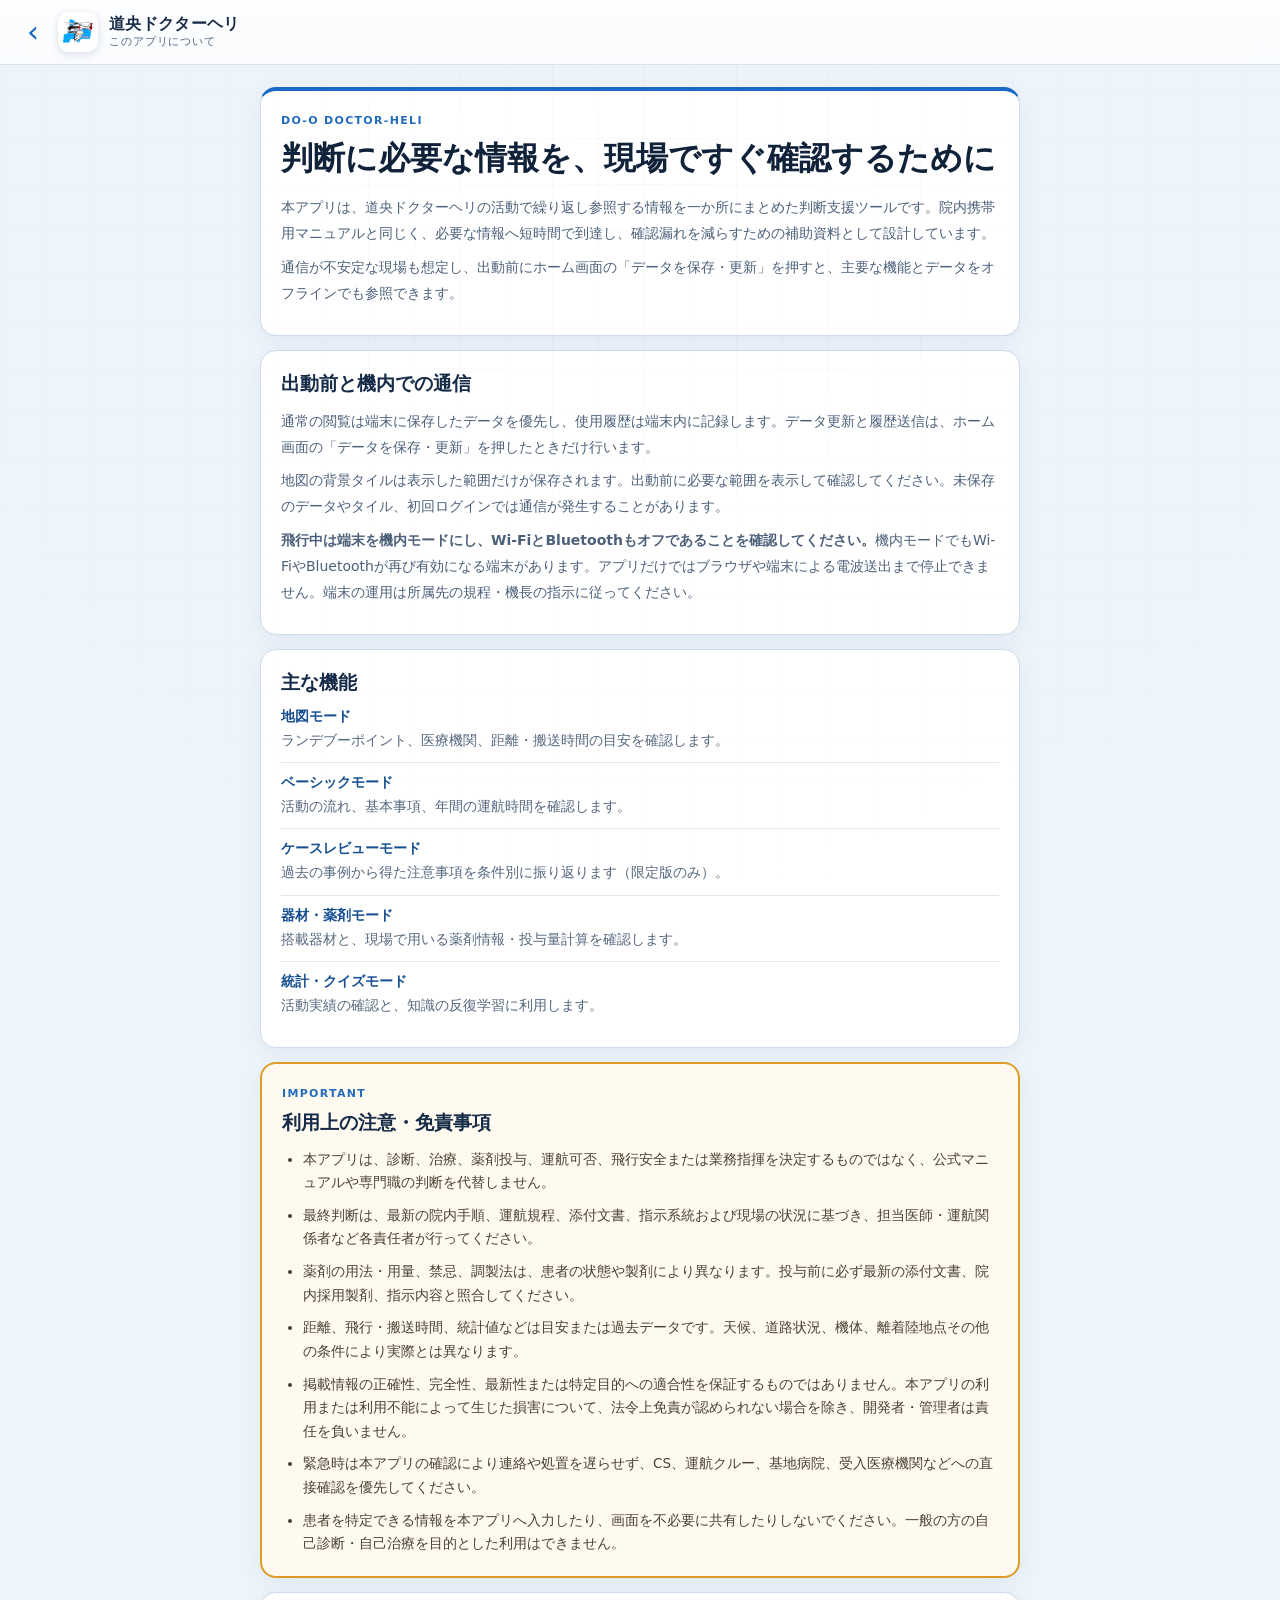
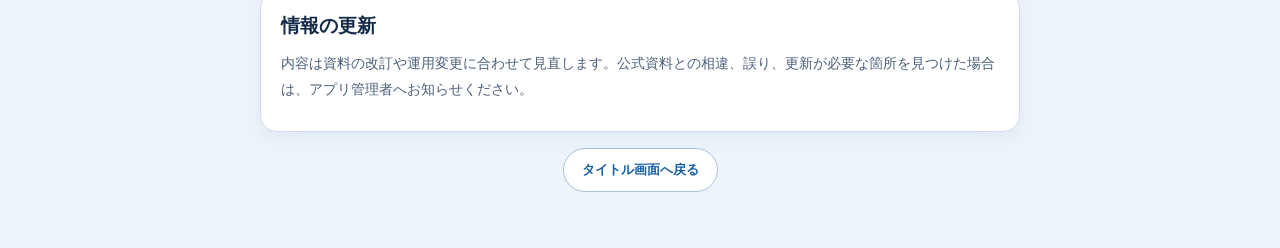
==== commit 166e87ed: "Make PWA offline-first without Wi-Fi gating" ====
--- a/about.html
+++ b/about.html
@@ -24,8 +24,15 @@
     <p class="about-kicker">DO-O DOCTOR-HELI</p>
     <h1>判断に必要な情報を、現場ですぐ確認するために</h1>
     <p>本アプリは、道央ドクターヘリの活動で繰り返し参照する情報を一か所にまとめた判断支援ツールです。院内携帯用マニュアルと同じく、必要な情報へ短時間で到達し、確認漏れを減らすための補助資料として設計しています。</p>
-    <p>通信が不安定な現場も想定し、主要な機能とデータは一度読み込むとオフラインでも参照できます。</p>
+    <p>通信が不安定な現場も想定し、出動前にホーム画面の「データを保存・更新」を押すと、主要な機能とデータをオフラインでも参照できます。</p>
   </article>
+
+  <section class="about-card">
+    <h2>出動前と機内での通信</h2>
+    <p>通常の閲覧は端末に保存したデータを優先し、使用履歴は端末内に記録します。データ更新と履歴送信は、ホーム画面の「データを保存・更新」を押したときだけ行います。</p>
+    <p>地図の背景タイルは表示した範囲だけが保存されます。出動前に必要な範囲を表示して確認してください。未保存のデータやタイル、初回ログインでは通信が発生することがあります。</p>
+    <p><strong>飛行中は端末を機内モードにし、Wi-FiとBluetoothもオフであることを確認してください。</strong>機内モードでもWi-FiやBluetoothが再び有効になる端末があります。アプリだけではブラウザや端末による電波送出まで停止できません。端末の運用は所属先の規程・機長の指示に従ってください。</p>
+  </section>
 
   <section class="about-card">
     <h2>主な機能</h2>
--- a/css/style.css
+++ b/css/style.css
@@ -139,6 +139,10 @@
 .accent-amber{color:var(--warn)} .accent-green{color:var(--ok)}
 
 .home__foot{margin:0;text-align:center;color:#4f6585;font-size:10px;padding:3px 12px 0;letter-spacing:.02em;line-height:1.25}
+.home__sync{display:block;margin:10px auto 4px;padding:7px 12px;border:1px solid var(--line);border-radius:9px;background:var(--surface);color:var(--blue);font-size:11px;font-weight:800}
+.home__sync:disabled{opacity:.55}
+.home__sync-status{display:block;min-height:1.3em;margin:0 auto 4px;text-align:center;color:var(--muted);font-size:11px}
+.home__sync-hint{display:block;margin:0 auto 6px;text-align:center;color:var(--muted);font-size:10px}
 .home__role{display:inline-block;margin-top:3px;color:#4f6585;font-size:10px}
 .home__role a{color:#1a5fd6;text-decoration:underline;text-underline-offset:2px}
 .home__role a:hover,.home__role a:focus-visible{color:#0d2344}
@@ -669,3 +673,24 @@
 .drug-tkh b{display:block;margin-bottom:3px;color:#12408a;font-size:12px;letter-spacing:.04em}
 .drug-tkh p{margin:0;color:#10213a;font-size:14px;font-weight:700;line-height:1.65}
 .rate-grid small{color:#40618a;font-size:12px;font-weight:800}
+
+/* 薬剤モード: 小児の年齢入力と目安体重（2026-09-17） */
+.age-weight{min-height:1.4em;margin:8px 0 16px;color:#12408a;font-size:15px;font-weight:900;line-height:1.5}
+.age-weight.is-muted{color:#5f6f84;font-size:13px;font-weight:700}
+.age-weight.is-error{color:#c21f2a;font-size:13.5px}
+.age-dial{display:flex;align-items:center;gap:12px;margin-top:9px}
+.age-dial__step{flex:0 0 auto;width:52px;height:52px;border:2px solid #8eacd0;border-radius:50%;background:#fff;color:#1969c5;font-size:28px;font-weight:900;line-height:1}
+.age-dial__step:active{background:#eaf3ff}
+.age-dial__window{position:relative;width:132px;height:156px;border:2px solid #8eacd0;border-radius:16px;background:#fff;overflow:hidden}
+.age-dial__window:focus-visible{outline:3px solid #1969c5;outline-offset:2px}
+.age-dial__window::before{content:'';position:absolute;left:6px;right:6px;top:50%;height:50px;transform:translateY(-50%);border:2px solid #1969c5;border-radius:10px;background:#eaf3ff;pointer-events:none}
+.age-dial__track{position:relative;box-sizing:border-box;height:100%;padding-block:52px;overflow-y:auto;scroll-snap-type:y mandatory;overscroll-behavior:contain;scrollbar-width:none;-webkit-mask-image:linear-gradient(transparent,#000 32%,#000 68%,transparent);mask-image:linear-gradient(transparent,#000 32%,#000 68%,transparent)}
+.age-dial__track::-webkit-scrollbar{display:none}
+.age-dial__item{display:flex;align-items:baseline;justify-content:center;gap:2px;height:52px;line-height:52px;scroll-snap-align:center;color:#8a9ab0;font-size:22px;font-weight:800;cursor:pointer;user-select:none;-webkit-user-select:none}
+.age-dial__item small{font-size:.55em}
+.age-dial__item.on{color:#10213a;font-size:30px;font-weight:900}
+.age-dial__item--none.on{font-size:18px;color:#5f6f84}
+.age-weight{font-size:17px}
+.weight-field .age-dial__window,.weight-field .age-dial__track{display:block;margin:0}
+.weight-field .age-dial__item{display:flex;margin:0}
+.age-dial__window{box-sizing:content-box}
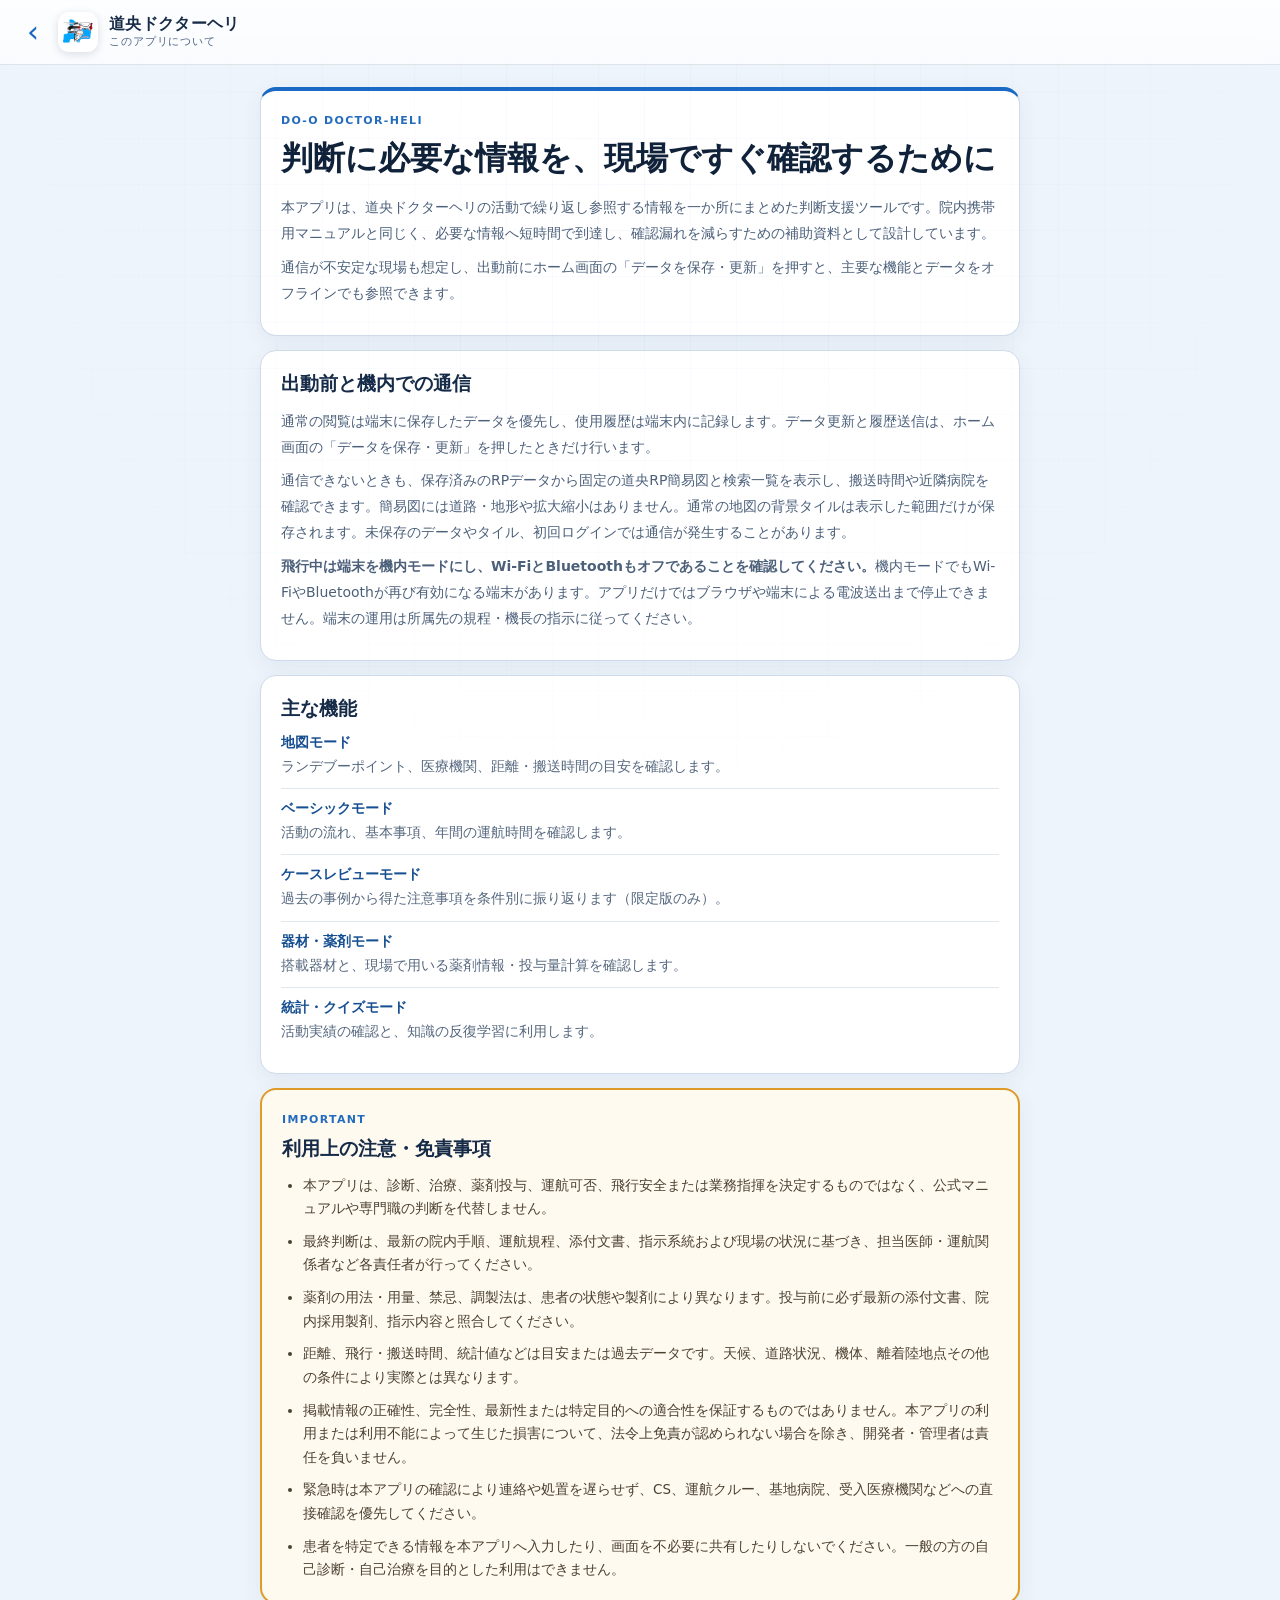
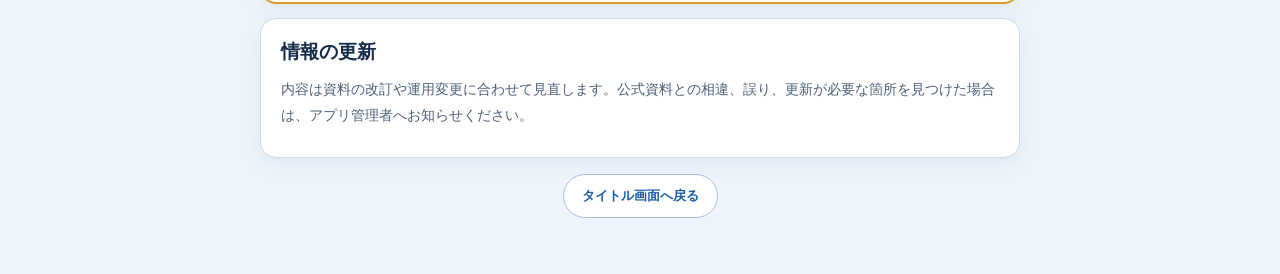
==== commit e5027ef9: "Add offline RP schematic and searchable map fallback" ====
--- a/about.html
+++ b/about.html
@@ -30,7 +30,7 @@
   <section class="about-card">
     <h2>出動前と機内での通信</h2>
     <p>通常の閲覧は端末に保存したデータを優先し、使用履歴は端末内に記録します。データ更新と履歴送信は、ホーム画面の「データを保存・更新」を押したときだけ行います。</p>
-    <p>地図の背景タイルは表示した範囲だけが保存されます。出動前に必要な範囲を表示して確認してください。未保存のデータやタイル、初回ログインでは通信が発生することがあります。</p>
+    <p>通信できないときも、保存済みのRPデータから固定の道央RP簡易図と検索一覧を表示し、搬送時間や近隣病院を確認できます。簡易図には道路・地形や拡大縮小はありません。通常の地図の背景タイルは表示した範囲だけが保存されます。未保存のデータやタイル、初回ログインでは通信が発生することがあります。</p>
     <p><strong>飛行中は端末を機内モードにし、Wi-FiとBluetoothもオフであることを確認してください。</strong>機内モードでもWi-FiやBluetoothが再び有効になる端末があります。アプリだけではブラウザや端末による電波送出まで停止できません。端末の運用は所属先の規程・機長の指示に従ってください。</p>
   </section>
 
--- a/css/style.css
+++ b/css/style.css
@@ -186,8 +186,37 @@
   background:rgba(255,255,255,.88);backdrop-filter:blur(8px);padding:8px 10px;border-radius:14px;border:1px solid rgba(42,68,106,.18);
   box-shadow:0 8px 24px rgba(31,52,82,.16);
 }
+.map__legend[hidden]{display:none}
 .legend__item{display:flex;align-items:center;gap:5px;font-size:11px;color:var(--muted);font-weight:600}
 .legend__dot{width:10px;height:10px;border-radius:50%}
+
+/* タイルが無いときの固定RP図。座標の相対位置だけを示し、道路地図とは誤認させない。 */
+.map--offline{overflow-y:auto;background:#edf3fa}
+.offline-map{width:min(100%,860px);margin:0 auto;padding:18px 14px calc(36px + env(safe-area-inset-bottom))}
+.offline-map__head{display:flex;align-items:center;justify-content:space-between;gap:12px;color:#132946}
+.offline-map__head strong{display:block;font-size:20px}.offline-map__head small{display:block;color:#5b6d84;font-size:11px}
+.offline-map__head>span{white-space:nowrap;font-size:12px;font-weight:800;color:#245ea8}
+.offline-map__note{margin:9px 0 12px;color:#425975;font-size:12px;line-height:1.6}
+.offline-map__regions{display:flex;flex-wrap:wrap;gap:5px 11px;margin:0 0 10px;color:#3d516c;font-size:11px;font-weight:700}
+.offline-map__regions span{display:inline-flex;align-items:center;gap:4px}.offline-map__regions i{display:inline-block;width:9px;height:9px;border-radius:50%}.offline-map__regions .offline-map__base-dot{background:#c62828}
+.offline-map__plot{position:relative;width:100%;aspect-ratio:1.4;min-height:245px;border:1px solid #a9bfd8;border-radius:16px;overflow:hidden;
+  background-color:#d9e9f4;background-image:linear-gradient(rgba(77,116,155,.16) 1px,transparent 1px),linear-gradient(90deg,rgba(77,116,155,.16) 1px,transparent 1px);
+  background-size:25% 25%;box-shadow:inset 0 0 55px rgba(255,255,255,.5)}
+.offline-map__plot::after{content:'位置は座標に基づく目安・道路情報なし';position:absolute;left:10px;bottom:9px;padding:3px 6px;border-radius:6px;background:rgba(255,255,255,.88);color:#48627d;font-size:10px;pointer-events:none}
+.offline-map__north{position:absolute;top:9px;right:10px;color:#345678;font-size:12px;font-weight:900}
+.offline-map__pin,.offline-map__base{position:absolute;z-index:1;transform:translate(-50%,-50%);width:17px;height:17px;border:2px solid #fff;border-radius:50%;box-shadow:0 2px 7px rgba(17,42,72,.45)}
+.offline-map__pin:hover,.offline-map__pin:focus-visible,.offline-map__base:hover,.offline-map__base:focus-visible{z-index:3;outline:3px solid #1b4b85;outline-offset:2px}
+.offline-map__base{z-index:2;display:grid;place-items:center;width:28px;height:28px;background:#c62828;color:#fff;font-size:13px;font-weight:900}
+.offline-map__search{display:block;margin:16px 0 9px;color:#263c5a;font-size:12px;font-weight:800}
+.offline-map__search input{display:block;width:100%;margin-top:5px;padding:10px 12px;border:1px solid #aac0d8;border-radius:10px;background:#fff;color:#172b47;font:inherit;font-size:14px}
+.offline-map__results{display:grid;gap:6px}.offline-map__empty,.offline-map__missing{padding:20px;border:1px solid #ccd8e7;border-radius:12px;background:#fff;color:#4d6079;line-height:1.7}
+.offline-rp{display:grid;grid-template-columns:16px minmax(0,1fr) auto auto;align-items:center;gap:8px;width:100%;padding:10px 11px;border:1px solid #cbd9e9;border-radius:11px;background:#fff;color:#172b47;text-align:left}
+.offline-rp:focus-visible,.offline-rp:hover{outline:2px solid #3571b9}.offline-rp__dot{width:12px;height:12px;border-radius:50%}
+.offline-rp__name{display:grid;min-width:0;gap:2px}.offline-rp__name b,.offline-rp__name small{overflow:hidden;text-overflow:ellipsis;white-space:nowrap}
+.offline-rp__name b{font-size:13px}.offline-rp__name small{color:#5f7087;font-size:11px}
+.offline-rp__times{display:grid;gap:1px;min-width:56px;color:#1e4f89;font-size:12px;font-weight:900;text-align:right}
+.offline-rp__times small{color:#718096;font-size:9px;font-weight:600}
+@media(max-width:420px){.offline-rp{gap:5px;padding:9px 7px}.offline-rp__times{min-width:48px;font-size:11px}}
 
 /* marker pin: Leaflet の iconAnchor を座標基準にする（ズーム時の位置ずれ防止） */
 .map-pin-icon{background:none;border:0}
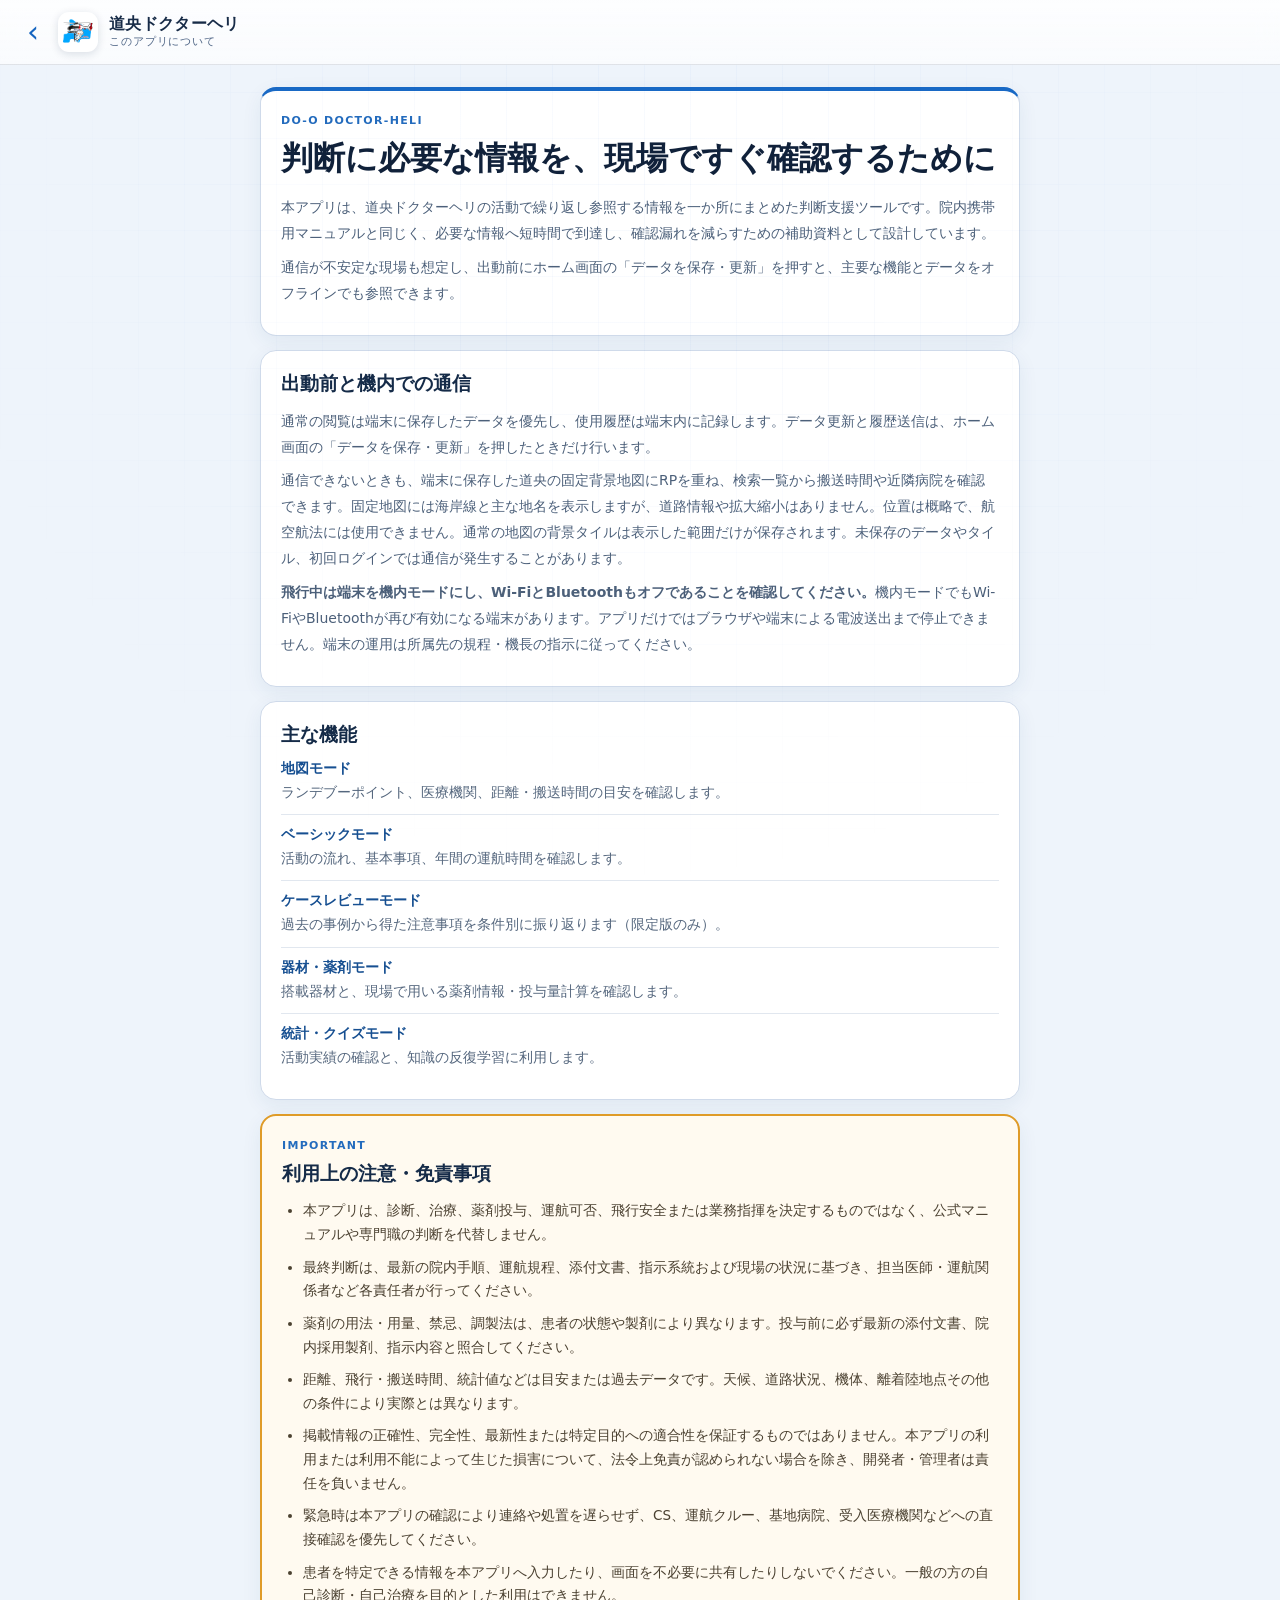
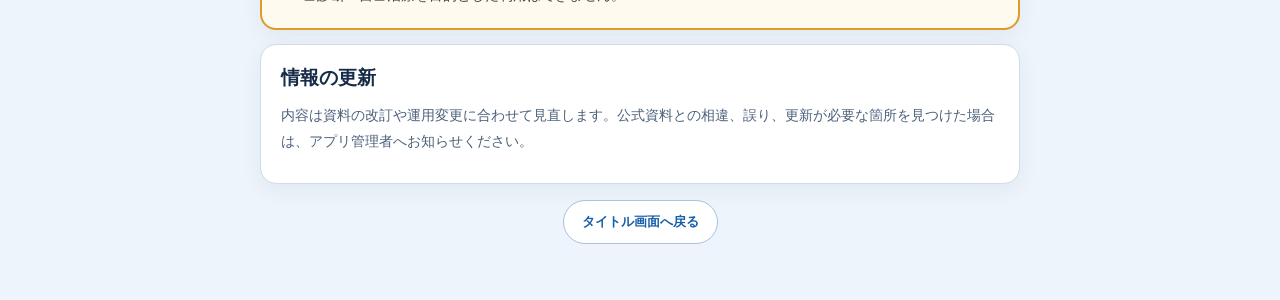
==== commit b925f397: "Add fixed offline Hokkaido basemap behind RP markers" ====
--- a/about.html
+++ b/about.html
@@ -30,7 +30,7 @@
   <section class="about-card">
     <h2>出動前と機内での通信</h2>
     <p>通常の閲覧は端末に保存したデータを優先し、使用履歴は端末内に記録します。データ更新と履歴送信は、ホーム画面の「データを保存・更新」を押したときだけ行います。</p>
-    <p>通信できないときも、保存済みのRPデータから固定の道央RP簡易図と検索一覧を表示し、搬送時間や近隣病院を確認できます。簡易図には道路・地形や拡大縮小はありません。通常の地図の背景タイルは表示した範囲だけが保存されます。未保存のデータやタイル、初回ログインでは通信が発生することがあります。</p>
+    <p>通信できないときも、端末に保存した道央の固定背景地図にRPを重ね、検索一覧から搬送時間や近隣病院を確認できます。固定地図には海岸線と主な地名を表示しますが、道路情報や拡大縮小はありません。位置は概略で、航空航法には使用できません。通常の地図の背景タイルは表示した範囲だけが保存されます。未保存のデータやタイル、初回ログインでは通信が発生することがあります。</p>
     <p><strong>飛行中は端末を機内モードにし、Wi-FiとBluetoothもオフであることを確認してください。</strong>機内モードでもWi-FiやBluetoothが再び有効になる端末があります。アプリだけではブラウザや端末による電波送出まで停止できません。端末の運用は所属先の規程・機長の指示に従ってください。</p>
   </section>
 
--- a/css/style.css
+++ b/css/style.css
@@ -190,7 +190,7 @@
 .legend__item{display:flex;align-items:center;gap:5px;font-size:11px;color:var(--muted);font-weight:600}
 .legend__dot{width:10px;height:10px;border-radius:50%}
 
-/* タイルが無いときの固定RP図。座標の相対位置だけを示し、道路地図とは誤認させない。 */
+/* タイルが無いときの固定RP地図。背景SVGとピンは同じ緯度経度範囲を使う。 */
 .map--offline{overflow-y:auto;background:#edf3fa}
 .offline-map{width:min(100%,860px);margin:0 auto;padding:18px 14px calc(36px + env(safe-area-inset-bottom))}
 .offline-map__head{display:flex;align-items:center;justify-content:space-between;gap:12px;color:#132946}
@@ -199,10 +199,10 @@
 .offline-map__note{margin:9px 0 12px;color:#425975;font-size:12px;line-height:1.6}
 .offline-map__regions{display:flex;flex-wrap:wrap;gap:5px 11px;margin:0 0 10px;color:#3d516c;font-size:11px;font-weight:700}
 .offline-map__regions span{display:inline-flex;align-items:center;gap:4px}.offline-map__regions i{display:inline-block;width:9px;height:9px;border-radius:50%}.offline-map__regions .offline-map__base-dot{background:#c62828}
-.offline-map__plot{position:relative;width:100%;aspect-ratio:1.4;min-height:245px;border:1px solid #a9bfd8;border-radius:16px;overflow:hidden;
-  background-color:#d9e9f4;background-image:linear-gradient(rgba(77,116,155,.16) 1px,transparent 1px),linear-gradient(90deg,rgba(77,116,155,.16) 1px,transparent 1px);
-  background-size:25% 25%;box-shadow:inset 0 0 55px rgba(255,255,255,.5)}
-.offline-map__plot::after{content:'位置は座標に基づく目安・道路情報なし';position:absolute;left:10px;bottom:9px;padding:3px 6px;border-radius:6px;background:rgba(255,255,255,.88);color:#48627d;font-size:10px;pointer-events:none}
+.offline-map__plot{position:relative;width:100%;aspect-ratio:1.4;border:1px solid #a9bfd8;border-radius:16px;overflow:hidden;
+  background-color:#d7ebf7;background-image:url('../image/doo-offline-map.svg');background-size:100% 100%;background-repeat:no-repeat}
+.offline-map__plot::after{content:'概略図・航法に使用しない';position:absolute;left:10px;bottom:9px;padding:3px 6px;border-radius:6px;background:rgba(255,255,255,.88);color:#48627d;font-size:10px;pointer-events:none}
+.offline-map__source{margin:5px 3px 0;color:#64778d;font-size:10px;text-align:right}
 .offline-map__north{position:absolute;top:9px;right:10px;color:#345678;font-size:12px;font-weight:900}
 .offline-map__pin,.offline-map__base{position:absolute;z-index:1;transform:translate(-50%,-50%);width:17px;height:17px;border:2px solid #fff;border-radius:50%;box-shadow:0 2px 7px rgba(17,42,72,.45)}
 .offline-map__pin:hover,.offline-map__pin:focus-visible,.offline-map__base:hover,.offline-map__base:focus-visible{z-index:3;outline:3px solid #1b4b85;outline-offset:2px}
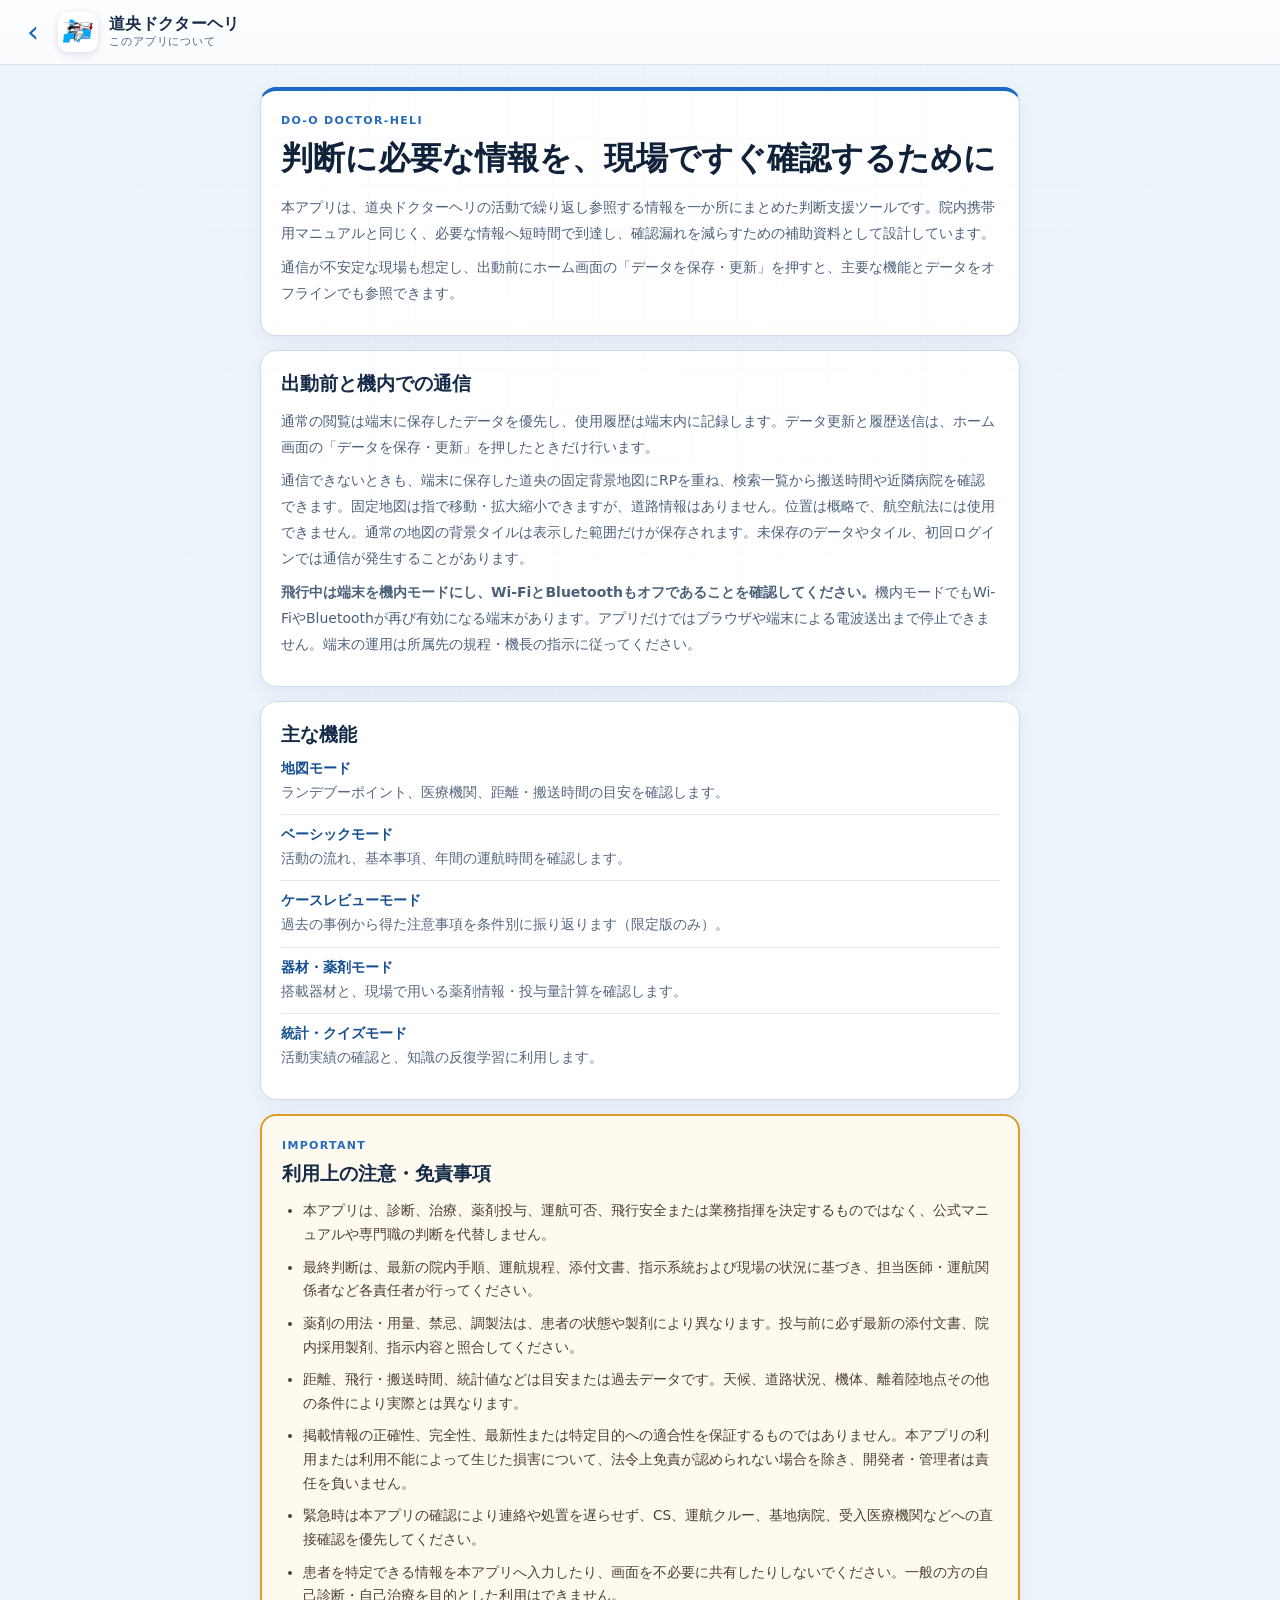
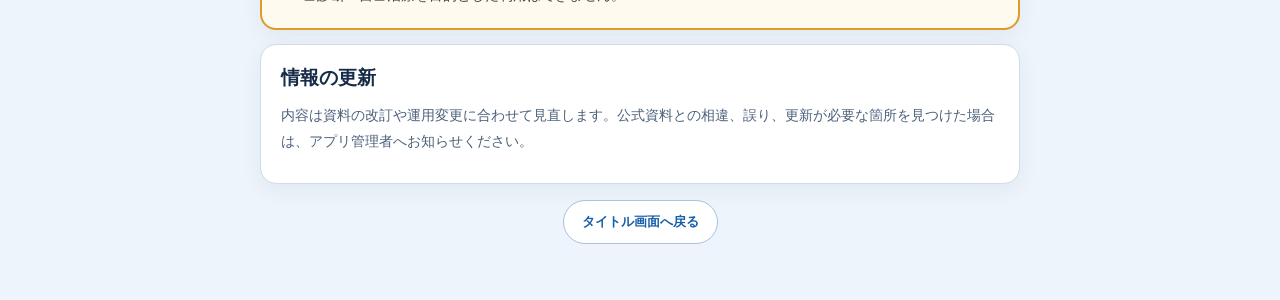
==== commit bc8447af: "限定版の変更を同期 (SW v78) - ホーム下部の固定文・更新ヒントを削除、固定地図の説明文を更新 - 救急車時間なしの表示を「搬送時間未登録」に - 同期対象の icon-*.png を白地に更" ====
--- a/about.html
+++ b/about.html
@@ -30,7 +30,7 @@
   <section class="about-card">
     <h2>出動前と機内での通信</h2>
     <p>通常の閲覧は端末に保存したデータを優先し、使用履歴は端末内に記録します。データ更新と履歴送信は、ホーム画面の「データを保存・更新」を押したときだけ行います。</p>
-    <p>通信できないときも、端末に保存した道央の固定背景地図にRPを重ね、検索一覧から搬送時間や近隣病院を確認できます。固定地図には海岸線と主な地名を表示しますが、道路情報や拡大縮小はありません。位置は概略で、航空航法には使用できません。通常の地図の背景タイルは表示した範囲だけが保存されます。未保存のデータやタイル、初回ログインでは通信が発生することがあります。</p>
+    <p>通信できないときも、端末に保存した道央の固定背景地図にRPを重ね、検索一覧から搬送時間や近隣病院を確認できます。固定地図は指で移動・拡大縮小できますが、道路情報はありません。位置は概略で、航空航法には使用できません。通常の地図の背景タイルは表示した範囲だけが保存されます。未保存のデータやタイル、初回ログインでは通信が発生することがあります。</p>
     <p><strong>飛行中は端末を機内モードにし、Wi-FiとBluetoothもオフであることを確認してください。</strong>機内モードでもWi-FiやBluetoothが再び有効になる端末があります。アプリだけではブラウザや端末による電波送出まで停止できません。端末の運用は所属先の規程・機長の指示に従ってください。</p>
   </section>
 
--- a/css/style.css
+++ b/css/style.css
@@ -139,10 +139,10 @@
 .accent-amber{color:var(--warn)} .accent-green{color:var(--ok)}
 
 .home__foot{margin:0;text-align:center;color:#4f6585;font-size:10px;padding:3px 12px 0;letter-spacing:.02em;line-height:1.25}
+.home__foot:empty{display:none}
 .home__sync{display:block;margin:10px auto 4px;padding:7px 12px;border:1px solid var(--line);border-radius:9px;background:var(--surface);color:var(--blue);font-size:11px;font-weight:800}
 .home__sync:disabled{opacity:.55}
 .home__sync-status{display:block;min-height:1.3em;margin:0 auto 4px;text-align:center;color:var(--muted);font-size:11px}
-.home__sync-hint{display:block;margin:0 auto 6px;text-align:center;color:var(--muted);font-size:10px}
 .home__role{display:inline-block;margin-top:3px;color:#4f6585;font-size:10px}
 .home__role a{color:#1a5fd6;text-decoration:underline;text-underline-offset:2px}
 .home__role a:hover,.home__role a:focus-visible{color:#0d2344}
@@ -199,8 +199,10 @@
 .offline-map__note{margin:9px 0 12px;color:#425975;font-size:12px;line-height:1.6}
 .offline-map__regions{display:flex;flex-wrap:wrap;gap:5px 11px;margin:0 0 10px;color:#3d516c;font-size:11px;font-weight:700}
 .offline-map__regions span{display:inline-flex;align-items:center;gap:4px}.offline-map__regions i{display:inline-block;width:9px;height:9px;border-radius:50%}.offline-map__regions .offline-map__base-dot{background:#c62828}
-.offline-map__plot{position:relative;width:100%;aspect-ratio:1.4;border:1px solid #a9bfd8;border-radius:16px;overflow:hidden;
+.offline-map__plot{position:relative;width:100%;height:clamp(420px,62vh,620px);border:1px solid #a9bfd8;border-radius:16px;overflow:hidden;touch-action:none;
   background-color:#d7ebf7;background-image:url('../image/doo-offline-map.svg');background-size:100% 100%;background-repeat:no-repeat}
+.offline-map__plot.leaflet-container{height:clamp(420px,62vh,620px);width:100%;border-radius:16px;background:#d7ebf7;touch-action:none}
+.offline-map__plot--interactive{background-image:none}
 .offline-map__plot::after{content:'概略図・航法に使用しない';position:absolute;left:10px;bottom:9px;padding:3px 6px;border-radius:6px;background:rgba(255,255,255,.88);color:#48627d;font-size:10px;pointer-events:none}
 .offline-map__source{margin:5px 3px 0;color:#64778d;font-size:10px;text-align:right}
 .offline-map__north{position:absolute;top:9px;right:10px;color:#345678;font-size:12px;font-weight:900}
@@ -378,11 +380,14 @@
 .seg__b button:disabled{opacity:.35}
 .bigbtn{width:100%;margin-top:14px;padding:14px;border-radius:14px;background:linear-gradient(120deg,#2f6df6,#1f57d6);color:#fff;font-weight:800;font-size:15px}
 /* quiz */
-.qcard{margin-top:16px;border:1px solid var(--line);border-radius:18px;padding:18px;background:linear-gradient(160deg,var(--surface2),var(--surface))}
+.qsum{display:flex;align-items:center;justify-content:space-between;gap:10px;font-size:13px;font-weight:700;color:var(--muted);margin:2px 0 0}
+.qsum__chg{font-size:12.5px;font-weight:800;padding:6px 12px;border-radius:999px;border:1px solid var(--line);background:var(--surface);color:var(--text)}
+#quiz-root .mode-hd h2{margin:0}
+.qcard{margin-top:10px;border:1px solid var(--line);border-radius:16px;padding:14px;background:linear-gradient(160deg,var(--surface2),var(--surface))}
 .qnum{font-size:12px;color:var(--muted);font-weight:700}
-.qq{font-size:17px;font-weight:800;margin:8px 0 14px;line-height:1.5}
-.qopts{display:flex;flex-direction:column;gap:9px}
-.qopt{text-align:left;padding:13px 15px;border:1px solid var(--line);border-radius:13px;background:var(--surface);color:var(--text);font-size:14px;font-weight:600}
+.qq{font-size:16px;font-weight:800;margin:6px 0 12px;line-height:1.5}
+.qopts{display:flex;flex-direction:column;gap:8px}
+.qopt{text-align:left;padding:11px 14px;border:1px solid var(--line);border-radius:13px;background:var(--surface);color:var(--text);font-size:14px;font-weight:600}
 .qopt.ok{background:rgba(47,208,122,.18);border-color:rgba(47,208,122,.5)}
 .qopt.ng{background:rgba(230,0,18,.16);border-color:rgba(230,0,18,.5)}
 .qresult{font-size:30px;font-weight:900;text-align:center}
@@ -401,6 +406,11 @@
 .sect__items{display:flex;flex-direction:column;gap:6px}
 .chk{font-size:13.5px;color:var(--text);display:flex;align-items:center;gap:9px}
 .say{font-size:11.5px;font-weight:700;color:var(--sky);background:rgba(86,177,255,.12);border:1px solid rgba(86,177,255,.3);border-radius:999px;padding:5px 11px}
+.sayctl{display:inline-flex;gap:6px;align-items:center}
+.say--on{background:var(--sky);color:#fff;border-color:var(--sky)}
+.say--paused{background:rgba(86,177,255,.12);color:var(--sky);border-color:var(--sky)}
+.saystop{font-size:11.5px;font-weight:700;color:#c0392b;background:rgba(192,57,43,.10);border:1px solid rgba(192,57,43,.32);border-radius:999px;padding:5px 11px}
+.saystop[hidden]{display:none}
 /* legacy beginner flow */
 .flow{list-style:none;padding:0;margin:8px 0;counter-reset:f}
 .flow li{position:relative;padding:12px 14px 12px 46px;border:1px solid var(--line);border-radius:14px;background:var(--surface);margin-bottom:9px}
